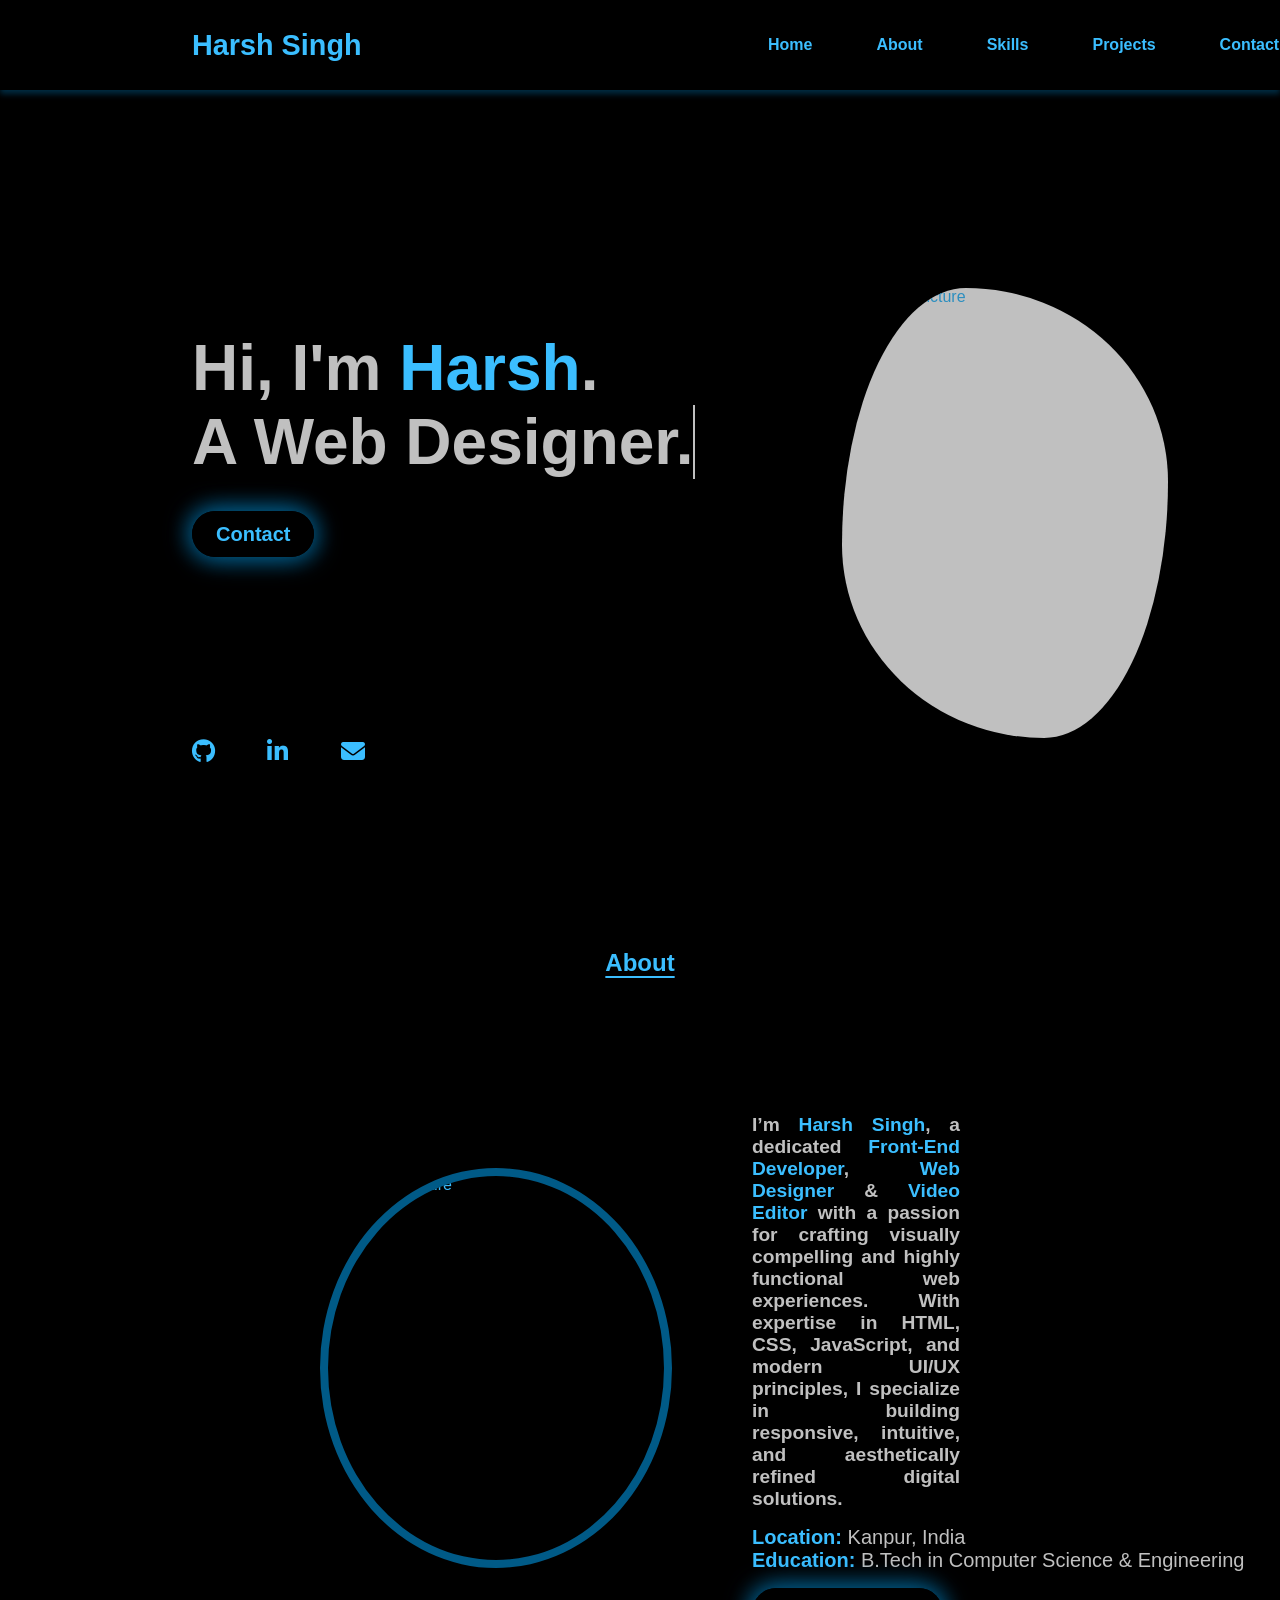
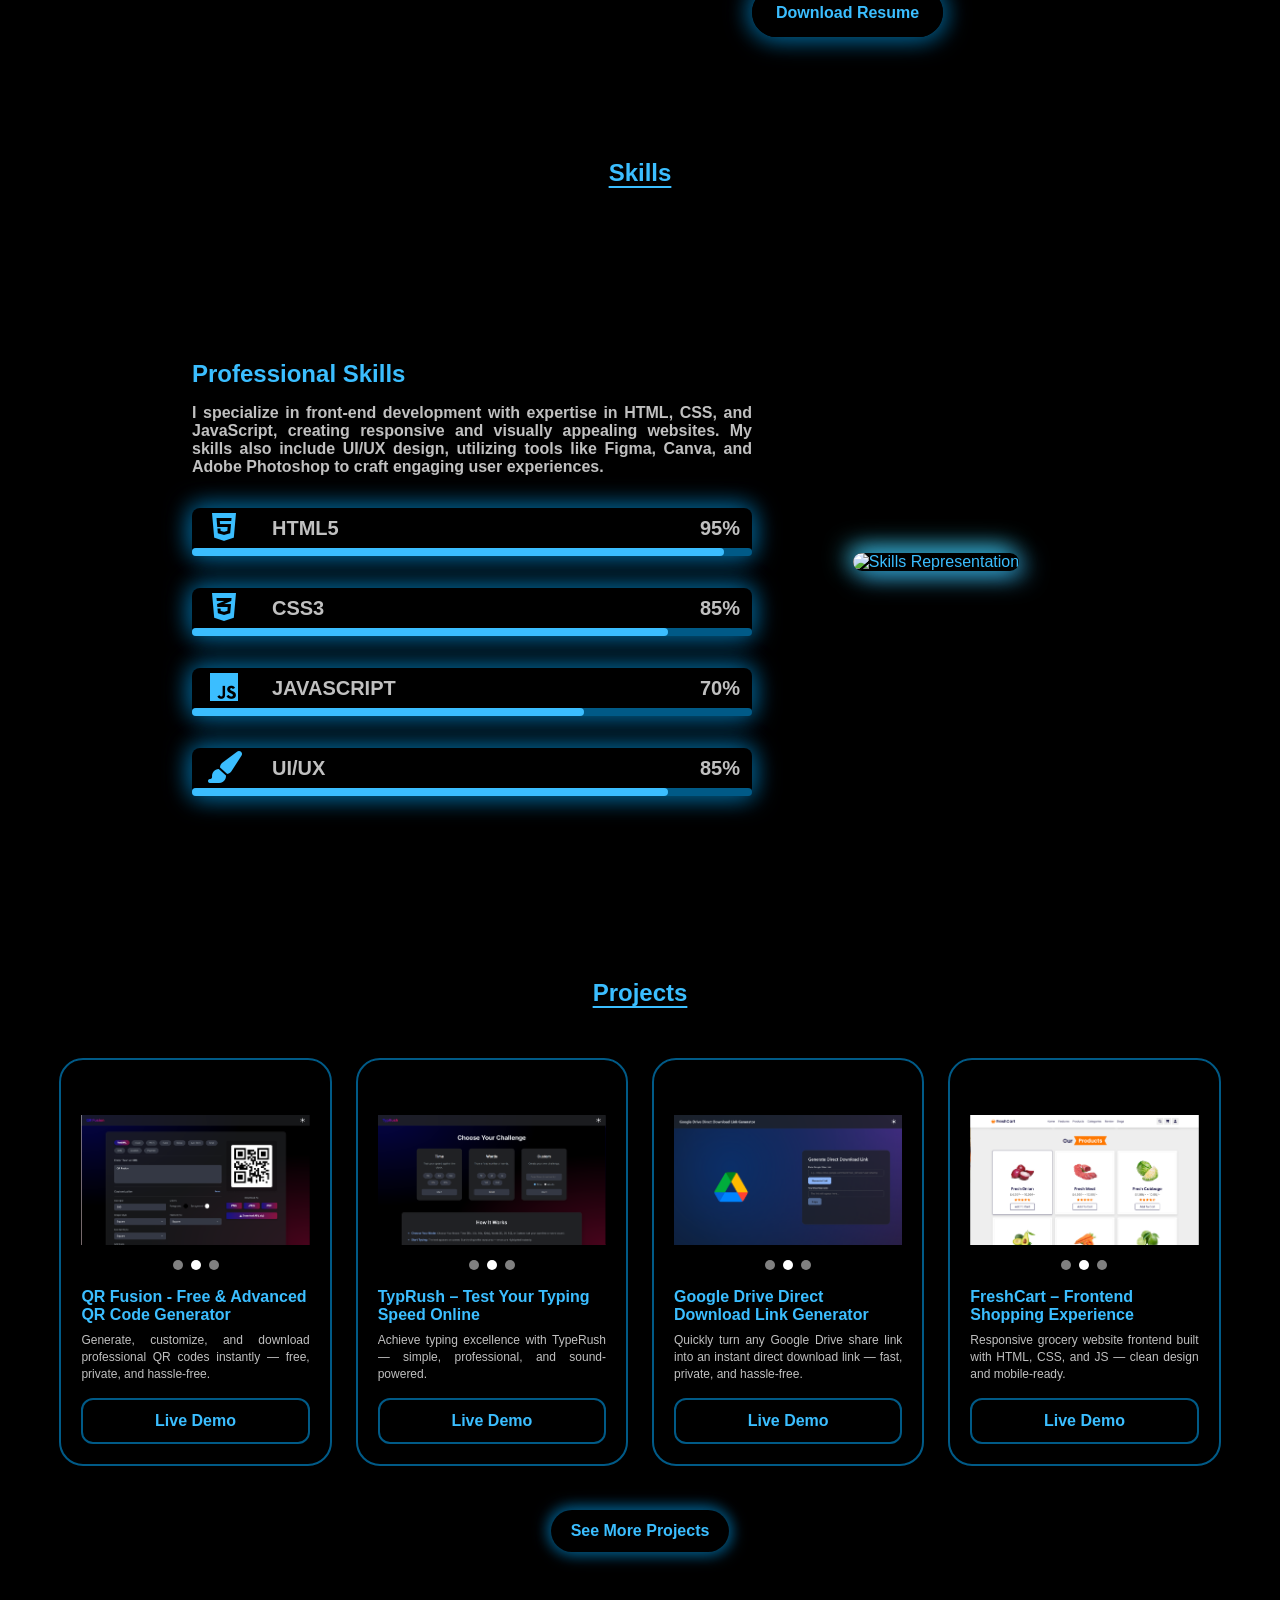
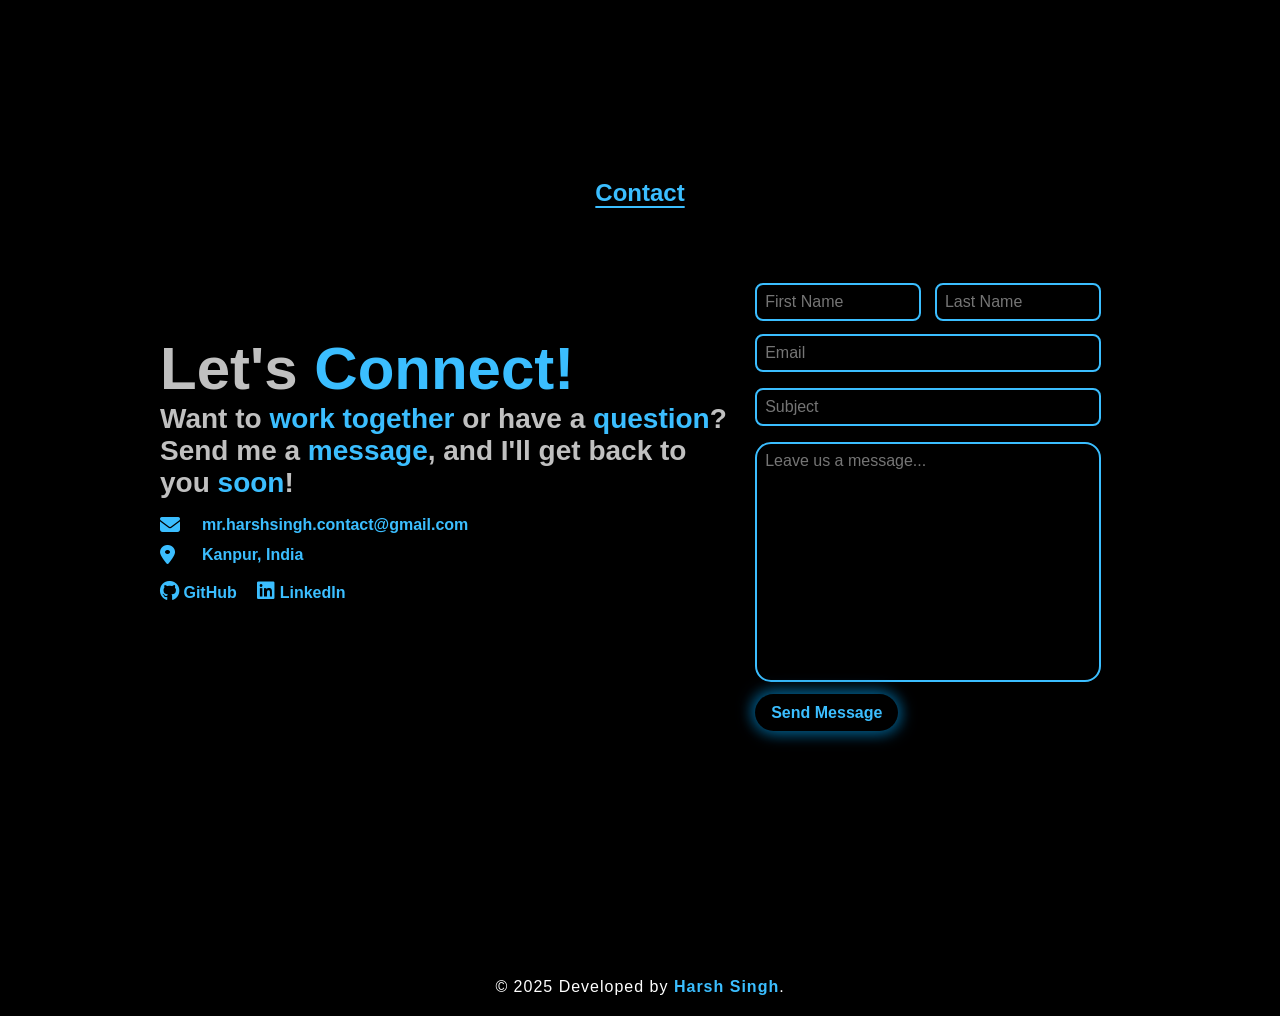
==== index.html @ 589618b0 "Fix: Title name and Favicon" ====
<!DOCTYPE html>
<html lang="en">
  <head>
    <meta charset="UTF-8" />
    <meta name="viewport" content="width=device-width, initial-scale=1.0" />
    <title>Harsh Singh | Portfolio</title>
    >

    <link
      rel="icon"
      type="image/png"
      href="/favicon/favicon-96x96.png"
      sizes="96x96"
    />
    <link rel="icon" type="image/svg+xml" href="/favicon/favicon.svg" />
    <link rel="shortcut icon" href="/favicon/favicon.ico" />
    <link
      rel="apple-touch-icon"
      sizes="180x180"
      href="/favicon/apple-touch-icon.png"
    />
    <meta name="apple-mobile-web-app-title" content="Harsh Singh" />
    <link rel="manifest" href="/favicon/site.webmanifest" />

    <!-- External Stylesheets -->
    <link
      rel="stylesheet"
      href="https://cdnjs.cloudflare.com/ajax/libs/font-awesome/6.7.2/css/all.min.css"
    />
    <link rel="stylesheet" href="assets/assetsIndex/cssIndex/style.css" />
    <link rel="stylesheet" href="assets/assetsIndex/cssIndex/header.css" />
    <link rel="stylesheet" href="assets/assetsIndex/cssIndex/home.css" />
    <link rel="stylesheet" href="assets/assetsIndex/cssIndex/about.css" />
    <link rel="stylesheet" href="assets/assetsIndex/cssIndex/skills.css" />
    <link rel="stylesheet" href="assets/assetsIndex/cssIndex/projects.css" />
    <link rel="stylesheet" href="assets/assetsIndex/cssIndex/contact.css" />
    <link rel="stylesheet" href="assets/assetsIndex/cssIndex/footer.css" />
    <link
      href="https://cdn.jsdelivr.net/npm/boxicons@2.0.5/css/boxicons.min.css"
      rel="stylesheet"
    />
  </head>
  <body>
    <!-- Navigation -->
    <header>
      <div class="header-list">
        <div class="header-list-text">
          <p>Harsh Singh</p>
        </div>

        <!-- Hamburger Menu -->
        <label class="hamburger">
          <input type="checkbox" id="menu-toggle" />
          <svg viewBox="0 0 32 32">
            <path
              class="line line-top-bottom"
              d="M27 10 13 10C10.8 10 9 8.2 9 6 9 3.5 10.8 2 13 2 15.2 2 17 3.8 17 6L17 26C17 28.2 18.8 30 21 30 23.2 30 25 28.2 25 26 25 23.8 23.2 22 21 22L7 22"
            ></path>
            <path class="line" d="M7 16 27 16"></path>
          </svg>
        </label>

        <!-- Navigation Links -->
        <ul class="header-list-link">
          <li><a href="#home">Home</a></li>
          <li><a href="#about">About</a></li>
          <li><a href="#skills">Skills</a></li>
          <li><a href="#projects">Projects</a></li>
          <li><a href="#contact">Contact</a></li>
        </ul>
      </div>
    </header>

    <!-- Home Section -->
    <section id="home" class="home">
      <div class="home-image-up">
        <div class="home-image-bg-up">
          <img
            src="assets/assetsIndex/imagesIndex/homeImage.png"
            class="my-image"
            alt="Harsh's Picture"
          />
        </div>
      </div>
      <div class="home-text">
        <div class="home-intro">
          <p>Hi, I'm <span>Harsh</span>.</p>
          <p><span id="typing-effect"></span></p>
          <!-- Typing effect -->
        </div>
        <div class="contact-button"><a href="#contact">Contact</a></div>
        <div class="home-social">
          <a
            href="https://github.com/codewithharshsingh"
            class="home-social-icon"
            ><i class="fa-brands fa-github"></i
          ></a>
          <a
            href="https://www.linkedin.com/in/harsh-hsy/"
            class="home-social-icon"
            ><i class="fa-brands fa-linkedin-in"></i
          ></a>
          <a
            href="mailto:mr.harshsingh.contact@gmail.com"
            class="home-social-icon"
            ><i class="fa-solid fa-envelope"></i
          ></a>
        </div>
      </div>
      <div class="home-image">
        <div class="home-image-bg">
          <img
            src="assets/assetsIndex/imagesIndex/homeImage.png"
            alt="Harsh's Picture"
          />
        </div>
      </div>
    </section>

    <!-- About sections -->

    <section id="about" class="about">
      <div class="about-heading">
        <h2>About</h2>
      </div>

      <div class="about-container">
        <div class="about-image">
          <img
            src="assets/assetsIndex/imagesIndex/aboutImage.jpg"
            alt="Harsh's Picture"
          />
        </div>

        <div class="about-text">
          <div class="about-paragraph">
            <p>
              I’m <span>Harsh Singh</span>, a dedicated
              <span>Front-End Developer</span>, <span>Web Designer</span> &
              <span>Video Editor</span> with a passion for crafting visually
              compelling and highly functional web experiences. With expertise
              in HTML, CSS, JavaScript, and modern UI/UX principles, I
              specialize in building responsive, intuitive, and aesthetically
              refined digital solutions.
            </p>
          </div>

          <div class="about-info">
            <p><strong>Location:</strong> Kanpur, India</p>
            <p>
              <strong>Education:</strong> B.Tech in Computer Science &
              Engineering
            </p>
          </div>

          <div class="resume-button">
            <a
              href="https://drive.google.com/uc?export=download&id=1TomUwh6S_MEunTGv0PVdJSzz7tJasw2e"
              download
              >Download Resume</a
            >
          </div>
        </div>
      </div>
    </section>

    <!-- Skills sections Projects, Contact) go here -->

    <section id="skills" class="skills">
      <div class="skills-heading">
        <h2>Skills</h2>
      </div>

      <div class="skills-container">
        <div class="skills-ls">
          <div class="skill-text">
            <h2 class="skill-subtitle">Professional Skills</h2>
            <p>
              I specialize in front-end development with expertise in HTML, CSS,
              and JavaScript, creating responsive and visually appealing
              websites. My skills also include UI/UX design, utilizing tools
              like Figma, Canva, and Adobe Photoshop to craft engaging user
              experiences.
            </p>
          </div>

          <div class="skills-data">
            <div class="skills-names">
              <div class="skills-icon"><i class="fa-brands fa-html5"></i></div>
              <div class="skills-name">HTML5</div>
              <div class="skills-percentage">95%</div>
            </div>
            <div class="skills-bar">
              <div class="skills-html"></div>
            </div>
          </div>

          <div class="skills-data">
            <div class="skills-names">
              <div class="skills-icon">
                <i class="fa-brands fa-css3-alt"></i>
              </div>
              <div class="skills-name">CSS3</div>
              <div class="skills-percentage">85%</div>
            </div>
            <div class="skills-bar">
              <div class="skills-css"></div>
            </div>
          </div>

          <div class="skills-data">
            <div class="skills-names">
              <div class="skills-icon"><i class="fa-brands fa-js"></i></div>
              <div class="skills-name">JAVASCRIPT</div>
              <div class="skills-percentage">70%</div>
            </div>
            <div class="skills-bar">
              <div class="skills-javascript"></div>
            </div>
          </div>

          <div class="skills-data">
            <div class="skills-names">
              <div class="skills-icon">
                <i class="fa-solid fa-paintbrush"></i>
              </div>
              <div class="skills-name">UI/UX</div>
              <div class="skills-percentage">85%</div>
            </div>
            <div class="skills-bar">
              <div class="skills-uiux"></div>
            </div>
          </div>
        </div>

        <div class="skills-rs">
          <div class="skills-image">
            <img
              src="assets/assetsIndex/imagesIndex/skillsImage.jpg"
              alt="Skills Representation"
            />
          </div>
        </div>
      </div>
    </section>

    <!-- Projects sections Contact) go here -->

    <section id="projects" class="projects">
      <div class="projects-heading">
        <h2>Projects</h2>
      </div>
      <div class="container">
        <div class="projects-grid" id="projectsContainer">
          <!-- Projects will be dynamically inserted here -->
        </div>

        <button id="toggleProjects" class="btn">See More Projects</button>
      </div>
    </section>

    <!-- Contact sections Contact) go here  entry.224609439 -->

    <section id="contact" class="contact">
      <div class="contact-heading">
        <h2>Contact</h2>
      </div>

      <div class="contact-container">
        <div class="contact-page-info">
          <div class="contact-page-text">
            <p class="contact-text-heading">
              Let's <span class="highlight-blue">Connect!</span>
            </p>
            <p class="contact-description">
              Want to <span class="highlight-blue">work together</span> or have
              a <span class="highlight-blue">question</span>?
            </p>
            <p class="contact-description">
              Send me a <span class="highlight-blue">message</span>, and I'll
              get back to you <span class="highlight-blue">soon</span>!
            </p>
          </div>

          <div class="info-item">
            <i class="fas fa-envelope"></i>
            <a href="mailto:mr.harshsingh.contact@gmail.com"
              >mr.harshsingh.contact@gmail.com</a
            >
          </div>
          <div class="info-item">
            <i class="fas fa-map-marker-alt"></i>
            <a href="https://www.google.com/maps/place/Kanpur">Kanpur, India</a>
          </div>

          <!-- Social Icons -->
          <div class="social-links">
            <a href="https://github.com/codewithharshsingh" target="_blank"
              ><i class="fab fa-github"></i> GitHub</a
            >
            <a href="https://www.linkedin.com/in/harsh-hsy/" target="_blank"
              ><i class="fab fa-linkedin"></i> LinkedIn</a
            >
          </div>
        </div>

        <form id="contact-form" class="contact-form">
          <div class="contact-name">
            <input
              class="first-name"
              type="text"
              name="entry.1337637142"
              placeholder="First Name"
              required
            />
            <input
              class="last-name"
              type="text"
              name="entry.224609439"
              placeholder="Last Name"
              required
            />
          </div>

          <input
            class="email"
            type="email"
            name="entry.1555667134"
            placeholder="Email"
            required
          />
          <input
            class="subject"
            type="text"
            name="entry.769444017"
            placeholder="Subject"
            required
          />
          <textarea
            class="message"
            name="entry.858978292"
            rows="5"
            placeholder="Leave us a message..."
            required
          ></textarea>
          <button class="submit-button" type="submit">Send Message</button>
        </form>
      </div>
    </section>

    <footer class="footer">
      <p class="copyright">
        &copy; 2025 Developed by
        <span
          ><a
            href="https://mr-harsh-singh-portfolio.netlify.app/"
            target="_blank"
            >Harsh Singh</a
          ></span
        >.
      </p>
      <button id="scrollToTop" class="scroll-top">
        <i class="fas fa-arrow-up"></i>
      </button>
    </footer>

    <!-- Link to script.js -->
    <script src="assets/assetsIndex/jsIndex/script.js"></script>
  </body>
</html>
---- assets/assetsIndex/cssIndex/style.css ----
/* General Reset */
* {
  margin: 0;
  padding: 0;
  box-sizing: border-box;
}

html {
  scroll-behavior: smooth;
  scroll-padding-top: 10vh;
}

body {
  font-family: Arial, sans-serif;
  color: #3bbeff;
  overflow-x: hidden;
  background-color: #000000;
  animation: fadeIn 1s ease-in-out;
  transition: background-color 0.3s ease-in-out, color 0.3s ease-in-out;
}

/* Smooth scrolling effect for sections */
section {
  transition: opacity 0.6s ease-out, transform 0.6s ease-out;
}

section.visible {
  opacity: 1;
  transform: translateY(0);
}

/* Button Enhancements */
button {
  padding: 10px 20px;
  background-color: #3bbeff;
  border: none;
  color: #000;
  font-size: 16px;
  cursor: pointer;
  transition: background-color 0.3s ease-in-out, transform 0.2s ease;
  border-radius: 5px;
}

button:hover {
  background-color: #1a8cd8;
  transform: scale(1);
}

/* Smooth fade-in animation on page load */
@keyframes fadeIn {
  from {
    opacity: 0;
  }
  to {
    opacity: 1;
  }
}

/* Scroll-to-Top Button */
.scroll-top {
  position: fixed;
  bottom: 20px;
  right: 20px;
  width: 45px;
  height: 45px;
  background-color: #000000;
  color: #3bbeff;
  border: none;
  border-radius: 50%;
  font-size: 20px;
  cursor: pointer;
  display: none; /* Initially hidden */
  align-items: center;
  justify-content: center;
  transition: 0.3s ease-in-out;
  box-shadow: 0 0 20px #3bbeff, 0 0 20px #3bbeff;
}

/* Hover Effect */
.scroll-top:hover {
  color: #ffffff;
  background-color: #3bbeff;
  box-shadow: 0 0 20px #005680, 0 0 20px #005f8e;
  transition-duration: 0.3s;
}

@media screen and (max-width: 480px) {
  .scroll-top {
    margin-bottom: 2rem;
  }
}
---- assets/assetsIndex/cssIndex/header.css ----
header {
  position: fixed;
  top: 0;
  left: 0;
  width: 100%;
  z-index: 1000;
  box-shadow: 0px 4px 6px rgba(0, 90, 135, 0.5);
}

/* Header Navigation */
.header-list {
  height: 10vh;
  width: 100%;
  display: flex;
  justify-content: space-between;
  align-items: center;
  background-color: black;
  padding: 0 2rem;
}

.header-list-text {
  width: 60vw;
}

.header-list-text p {
  font-size: 1.8rem;
  font-weight: bold;
  margin-left: 10rem;
  color: #3bbeff;
}

.header-list-link {
  width: 40vw;
  display: flex;
}

.header-list-link li {
  list-style: none;
  margin: 0 2rem;
}

.header-list-link a {
  font-weight: bold;
  text-decoration: none;
  color: #3bbeff;
  transition: color 0.3s ease;
}

.header-list-link a:hover {
  color: #005a87;
}

/* Hamburger Menu */
.hamburger {
  cursor: pointer;
  display: none;
  position: absolute;
  top: 50%;
  right: 1rem;
  transform: translateY(-50%);
}

.hamburger input {
  display: none;
}

.hamburger svg {
  height: 3em;
  transition: transform 600ms cubic-bezier(0.4, 0, 0.2, 1);
}

.line {
  fill: none;
  stroke: #3bbeff;
  stroke-linecap: round;
  stroke-linejoin: round;
  stroke-width: 3;
  transition: stroke-dasharray 600ms cubic-bezier(0.4, 0, 0.2, 1),
    stroke-dashoffset 600ms cubic-bezier(0.4, 0, 0.2, 1);
}

.line-top-bottom {
  stroke-dasharray: 12 63;
}

.hamburger input:checked + svg {
  transform: rotate(-45deg);
}

.hamburger input:checked + svg .line-top-bottom {
  stroke-dasharray: 20 300;
  stroke-dashoffset: -32.42;
}

/* Responsive styles */
@media screen and (max-width: 600px) {
  header {
    width: 100vw;
    padding: 0px;
    margin: 0px;
  }

  .header-list {
    width: auto;
    margin: 0px;
    padding: 0px 16px;
    position: relative;
  }

  .header-list-text p {
    font-size: 2rem;
    margin: 0px;
    padding: 0px;
  }

  .header-list-link {
    display: none;
    flex-direction: column;
    position: absolute;
    top: 10vh;
    right: 0;
    width: 100%;
    background: black;
    text-align: center;
    padding: 0px;
  }

  .header-list-link li {
    margin: 1rem 0;
    font-size: 1.25rem;
  }

  .hamburger {
    font-size: 1rem;
    width: 10%;
    display: block;
    margin-left: auto;
    padding: 0px 0px 0px 0px;
    justify-content: space-around;
  }
  .header-list-link.show {
    /* When menu is open */
    display: flex;
  }
}

@media (max-width: 400px) {
  header {
    width: 100vw;
    padding: 0px;
    margin: 0px;
  }

  .header-list-text p {
    padding: 0px 0px 0px 0px;
    justify-content: space-around;
  }
  .header-list-link.show {
    /* When menu is open */
    display: flex;
  }
}
---- assets/assetsIndex/cssIndex/home.css ----
/* Home Section */
.home {
  height: 100vh;
  display: flex;
  align-items: center;
  background-color: black;
  padding: 2rem;
}

.home-image-up {
  display: none;
}

.home-text {
  width: 60%;
  margin-left: 10rem;
}

.home-text p {
  font-size: 4rem;
  font-weight: bold;
  color: #c0c0c0;
}

.home-text span {
  color: #3bbeff;
  font-weight: bold;
}

.home-intro {
  height: 10rem;
  margin-top: 10rem;
}

/* Typing Effect */
.home-intro #typing-effect {
  font-size: 4rem;
  font-weight: bold;
  color: #c0c0c0;
  white-space: nowrap;
  overflow: hidden;
  border-right: 2px solid #c0c0c0;
  display: inline-block;
  animation: typing 3s steps(30, end), blink-cursor 0.6s step-end infinite;
}

@keyframes typing {
  from {
    width: 0;
  }
  to {
    width: 60%; /* Adjust based on text length */
  }
}

@keyframes blink-cursor {
  from {
    border-right-color: #c0c0c0;
  }
  to {
    border-right-color: transparent;
  }
}

.contact-button {
  margin-top: 2rem;
}

.contact-button a {
  font-size: 1.25rem;
  font-weight: bold;
  padding: 0.75rem 1.5rem;
  margin-top: 2rem;
  color: #3bbeff;
  background-color: #000000;
  text-decoration: none;
  border: none;
  border-radius: 50px;
  box-shadow: 2px 2px 25px #005680, -2px -2px 25px #005f8e;
}

.contact-button a:hover {
  color: #ffffff;
  background-color: #3bbeff;
  transition-duration: 0.5s;
}

.home-social {
  margin-top: 12rem;
}

.home-social a {
  height: 2rem;
  width: 2rem;
  font-size: 1.5rem;
  color: #3bbeff;
  margin-right: 3rem;
}

.home-social a:hover {
  color: #005a87;
  transition-duration: 0.3s;
}

/* Home Image Section */
.home-image {
  width: 40%;
  display: flex;
  align-items: center;
}

.home-image-bg {
  width: 400px;
  height: 450px;
  margin-top: 10vh;
  overflow: hidden;
  background-color: #c0c0c0;
  border-radius: 38% 62% 38% 62% / 57% 43% 57% 43%;
  display: flex;
  align-items: center;
  margin-left: 5rem;
  margin-right: 5rem;
}

.home-image-bg img {
  width: 100%;
  height: 100%;
  object-fit: cover;
  filter: brightness(0.75);
}

@media screen and (max-width: 600px) {
  .home {
    height: auto;
    width: 100vw;
    padding: 0px;
    margin: 0px;
    display: flex;
    flex-direction: column;
  }

  .home-image-up {
    width: 100vw;
    height: 40vh;
    margin-top: 10rem;
    padding: 1rem;
    display: flex;
    flex-direction: column;
    align-items: center;
  }

  .home-image-bg-up {
    object-fit: cover;
    width: 60%;
    height: auto;
    overflow: hidden;
    background-color: #c0c0c0;
    border-radius: 38% 62% 38% 62% / 57% 43% 57% 43%;
  }

  .home-image-bg-up img {
    width: 100%;
    height: 100%;
    object-fit: cover;
    filter: brightness(0.75);
  }

  .home-text {
    width: 100vw;
    margin: 0px;
    padding: 1rem;
  }

  .home-intro {
    margin: 0px;
    height: 7rem;
  }

  .home-intro p {
    font-size: 2rem;
    text-align: left;
  }

  .home-intro p span {
    font-size: 2.25rem;
    font-weight: bold;
  }

  .home-intro #typing-effect {
    font-size: 2rem;
    margin: 0px;
  }

  .home-image {
    display: none;
  }

  .contact-button {
    margin: 0px;
    display: flex;
    justify-content: center;
  }

  .contact-button a {
    font-size: 1.5rem;
  }

  .home-social {
    margin-top: 4rem;
    align-items: center;
    text-align: center;
  }

  .home-social a {
    font-size: 1.3rem;
    margin: 1rem;
  }
}

@media (max-width: 400px) {
  .home {
    height: auto;
    width: 100vw;
    padding: 0px 0px 16px;
    margin: 0px;
    display: flex;
    flex-direction: column;
  }

  .home-image-up {
    margin-top: 7rem;
  }

  .home-image-bg-up {
    width: 70%;
    height: auto;
    object-fit: cover;
    overflow: hidden;
    background-color: #c0c0c0;
    border-radius: 38% 62% 38% 62% / 57% 43% 57% 43%;
  }

  .home-intro p {
    font-size: 1.75rem;
    text-align: left;
  }

  .home-intro p span {
    font-size: 2rem;
    font-weight: bold;
  }

  .home-intro #typing-effect {
    font-size: 1.75rem;
    margin: 0px;
  }

  .contact-button {
    margin: 0px;
  }

  .contact-button a {
    font-size: 1.25rem;
    margin: 0px;
  }
}
---- assets/assetsIndex/cssIndex/about.css ----
/* About Page */

.about {
  width: 100vw;
  justify-items: center;
  align-items: center;
  background-color: black;
}

.about h2 {
  height: 10vh;
  width: 100vw;
  display: flex;
  text-decoration: underline;
  text-underline-offset: 0.3rem;
  justify-content: center;
  align-items: center;
}

.about-container {
  height: 80vh;
  display: flex;
  justify-content: center;
  align-items: center;
  padding-left: 10rem;
}

.about-image {
  width: 40vw;
  height: 80vh;
  display: flex;
  align-items: center;
}

.about-image img {
  height: 25rem;
  width: 25rem;
  margin-left: 10rem;
  border: 8px solid #005a87;
  border-radius: 50%;
}

.about-text {
  width: 60vw;
  height: 80vh;
  align-content: center;
  margin-left: 5rem;
}

.about-paragraph {
  margin-right: 10rem;
  margin-bottom: 1rem;
}

.about-paragraph p {
  font-size: 1.2rem;
  text-align: justify;
  font-weight: bold;
  color: #c0c0c0;
  margin-right: 10rem;
}

.about-paragraph p span {
  color: #3bbeff;
}

.about-info {
  margin-top: 1rem;
}

.about-info p {
  font-size: 1.25rem;
  color: #c0c0c0;
}

.about-info strong {
  color: #3bbeff;
}

.resume-button {
  margin-top: 2rem;
  justify-content: left;
}

.resume-button a {
  font-size: 1rem;
  font-weight: bold;
  padding: 1rem 1.5rem;
  color: #3bbeff;
  background-color: black;
  text-decoration: none;
  border: none;
  border-radius: 25px;
  box-shadow: 2px 2px 25px #005680, -2px -2px 25px #005f8e;
}

.resume-button a:hover {
  color: #ffffff;
  background-color: #3bbeff;
  transition-duration: 0.5s;
}

@media screen and (max-width: 600px) {
  .about {
    width: 100vw;
    display: flex;
    flex-direction: column;
  }

  .about-container {
    height: auto;
    width: 100%;
    padding: 0px 16px;
    margin: 0px;
    display: flex;
    flex-direction: column;
  }

  .about-image {
    height: 100%;
    width: 100%;
    margin: 1rem 0 2rem;
    padding: 0px;
    justify-content: center;
  }

  .about-image img {
    height: auto;
    width: 70%;
    margin: 0px;
    padding: 0px;
  }

  .about-text {
    height: auto;
    width: 100%;
    margin: 0px;
    padding: 0px;
    display: flex;
    flex-direction: column;
    justify-content: center;
    align-items: center;
  }

  .about-paragraph {
    margin: 0px;
    padding: 0px;
  }

  .about-paragraph p {
    font-size: 1.25rem;
    font-weight: normal;
    margin: 0px;
  }

  .about-paragraph p span {
    font-weight: bold;
  }

  .about-info {
    width: 100%;
  }

  .about-info p {
    font-size: 1.25rem;
    margin: 0px;
  }

  .about-info p strong {
    font-size: 1.25rem;
    margin: 0px;
  }

  .resume-button {
    margin: 3rem 0;
    justify-content: center;
  }

  .resume-button a {
    font-size: 1.25rem;
    padding: 1rem 1.25rem;
    font-weight: bold;
  }
}

@media screen and (max-width: 400px) {
  .about {
    width: 100vw;
    display: flex;
    flex-direction: column;
  }

  .about-paragraph p {
    font-size: 1rem;
  }

  .about-info p {
    font-size: 1rem;
    margin: 0px;
  }

  .about-info p strong {
    font-size: 1rem;
    margin: 0px;
  }

  .resume-button {
    margin: 3rem 0;
    justify-content: center;
  }

  .resume-button a {
    font-size: 1rem;
    padding: 0.75rem 1rem;
  }
}
---- assets/assetsIndex/cssIndex/skills.css ----
/* Skills Page */
.skills {
  height: 90vh;
  width: 100%;
  background-color: #000000;
}

.skills-heading {
  height: 10vh;
  width: 100%;
  display: flex;
  justify-content: center;
  align-items: center;
}

.skills-heading h2 {
  text-decoration: underline;
  text-underline-offset: 0.3rem;
}

.skills-container {
  height: 80vh;
  display: flex;
}

.skills-ls {
  margin-left: 12rem;
  width: 50%;
  align-content: center;
}

.skills-ls h2 {
  width: 35rem;
  font-weight: bold;
  color: #3bbeff;
  text-align: justify;
}

.skills-ls p {
  width: 35rem;
  font-weight: bold;
  margin-top: 1rem;
  color: #c0c0c0;
  text-align: justify;
}

.skills-data {
  height: 3rem;
  width: 35rem;
  color: #3bbeff;
  background-color: black;
  margin-top: 2rem;
  border-radius: 8px;
  box-shadow: 2px 2px 25px #005680, -2px -2px 25px #005f8e;
}

.skills-names {
  width: 35rem;
  height: 2.5rem;
  display: flex;
  align-items: center;
}

.skills-icon {
  width: 4rem;
  font-size: 2rem;
  text-align: center;
  align-content: center;
}

.skills-name {
  width: 27rem;
  padding-left: 1rem;
  align-content: center;
  font-size: 1.25rem;
  font-weight: bold;
  color: #c0c0c0;
}

.skills-percentage {
  width: 4rem;
  font-size: 1.25rem;
  font-weight: bold;
  color: #c0c0c0;
  text-align: center;
  align-content: center;
}

.skills-bar {
  height: 0.5rem;
  width: 35rem;
  border-radius: 8px;
  background-color: #005a87;
}

.skills-html {
  height: 0.5rem;
  width: 95%;
  background-color: #3bbeff;
  border-radius: 8px;
}

.skills-css {
  height: 0.5rem;
  width: 85%;
  background-color: #3bbeff;
  border-radius: 8px;
}

.skills-javascript {
  height: 0.5rem;
  width: 70%;
  background-color: #3bbeff;
  border-radius: 8px;
}

.skills-uiux {
  height: 0.5rem;
  width: 85%;
  background-color: #3bbeff;
  border-radius: 8px;
}

.skills-rs {
  width: 50%;
  height: 80vh;
  display: flex;
  justify-content: center;
  align-items: center;
}

.skills-image img {
  height: 24rem;
  width: 32rem;
  margin-right: 10rem;
  margin-bottom: 2rem;
  border-radius: 2rem;
  box-shadow: 5px 5px 25px #32a2d9, -5px -5px 25px #44dbff;
}

@media screen and (max-width: 600px) {
  .skills {
    height: auto;
    width: 100vw;
    padding: 0px;
    margin: 0px;
  }

  .skills-heading {
    height: 10vh;
    width: 100%;
    margin: 0px;
    padding: 0px;
  }

  .skills-container {
    height: auto;
    width: 100%;
    padding: 0px;
    display: flex;
    flex-direction: column;
  }

  .skills-ls {
    width: 100%;
    margin: 0px;
    padding: 0px 16px;
  }

  .skill-text {
    margin-bottom: 3rem;
  }

  .skill-text h2 {
    width: 100%;
    margin: 0px;
    padding: 0px;
    font-size: 1.5rem;
  }

  .skill-text p {
    width: 100%;
    font-size: 1.25rem;
    margin-top: 0.5rem;
    font-weight: normal;
  }

  .skills-data {
    width: 100%;
    margin-bottom: 8px;
    padding: 0px;
  }

  .skills-names {
    width: 100%;
  }

  .skills-names div {
    font-size: 1.25rem;
  }

  .skills-icon {
    width: 20%;
    margin: 0px;
    padding: 0px;
    text-align: center;
  }

  .skills-icon i {
    font-size: 2rem;
  }

  .skills-name {
    width: 60%;
    font-size: 5rem;
    margin: 0px;
    padding: 0px;
    align-content: center;
  }

  .skills-percentage {
    width: 20%;
    margin: 0px;
    padding: 0px;
    text-align: center;
    align-content: center;
  }

  .skills-bar {
    width: 100%;
    margin: 0px;
    padding: 0px;
  }

  .skills-rs {
    height: auto;
    width: 100%;
    margin: 3rem 0rem;
    padding: 0px 16px;
  }

  .skills-image {
    margin: 0px;
    padding: 0px;
  }

  .skills-image img {
    width: 100%;
    height: auto;
    margin: 0px;
    padding: 0px;
    box-shadow: 2px 2px 10px #32a2d9, -2px -2px 10px #44dbff;
  }

  .skills-name,
  .skills-percentage {
    font-size: 1rem;
  }

  .skills-icon {
    font-size: 2rem;
  }
}

@media screen and (max-width: 400px) {
  .skill-text h2 {
    width: 100%;
    margin: 0px;
    padding: 0px;
    font-size: 1.25rem;
  }

  .skill-text p {
    width: 100%;
    font-size: 1rem;
    margin-top: 0.5rem;
    font-weight: normal;
  }

  .skills-names div {
    font-size: 1rem;
  }

  .skills-icon i {
    font-size: 1.5rem;
  }
}
---- assets/assetsIndex/cssIndex/projects.css ----
/* Projects Page */

.projects {
  height: 90vh;
  width: 100vw;
  background-color: #000000;
  padding: 10px 0;
  text-align: center;
  display: flex;
  flex-direction: column;
}

.projects-heading {
  height: 10vh;
  width: 100vw;
  display: flex;
  text-decoration: underline;
  text-underline-offset: 0.3rem;
  justify-content: center;
  align-items: center;
}

.container {
  max-width: 1200px;
  margin: 0 auto;
  background-color: #000000;
}

.projects-grid {
  display: flex;
  flex-wrap: wrap;
  gap: 24px;
  justify-content: center;
  padding: 20px 8px;
  overflow: auto; /* Scrollable to prevent overlapping */
  max-height: 65vh;
}

.project {
  width: 23%;
  background-color: #000000;
  padding: 20px;
  border-radius: 24px;
  border: 2px solid #005a87;
  text-align: left;
  color: #3bbeff;
  transition: transform 0.3s ease;
  display: flex;
  flex-direction: column;
  justify-content: space-between;
}

.project:hover {
  transform: scale(1.05);
  border: 2px solid #3bbeff;
  box-shadow: 2px 2px 8px #005680, -2px -2px 8px #005f8e;
}

.project-title {
  font-size: 1rem;
  font-weight: bold;
  margin: 8px 0;
}

.project-desc {
  font-size: 0.75rem;
  color: #c0c0c0;
  max-height: 4.2em; /* Limits to 2 lines (1.4em per line) */
  line-height: 1.4em; /* Adjust line spacing */
  overflow: hidden;
  text-overflow: ellipsis;
  text-align: justify;
  display: -webkit-box; /* Limits to 2 lines */
  -webkit-box-orient: vertical;
  margin-bottom: 1rem;
}

.project-buttons {
  margin-top: auto;
}

.btn-primary {
  border: 2px solid #005a87;
  background-color: #000000;
  color: #3bbeff;
  padding: 12px;
  border-radius: 12px;
  cursor: pointer;
  font-size: 1rem;
  font-weight: 700;
  transition: background-color 0.3s ease;
  display: block;
  text-align: center;
  text-decoration: none;
}

.btn-primary:hover {
  border: 2px solid #ffffff;
  background-color: #3bbeff;
  color: #ffffff;
  box-shadow: 2px 2px 25px #005680, -2px -2px 25px #005f8e;
  transition: 0.3s ease;
}

.btn {
  display: block;
  margin: 24px auto 0px;
  font-size: 1rem;
  font-weight: bold;
  padding: 12px 20px;
  cursor: pointer;
  background-color: #000000;
  color: #3bbeff;
  border-radius: 25px;
  border: none;
  transition: background-color 0.3s ease;
  box-shadow: 2px 2px 16px #005680, -2px -2px 16px #005f8e;
  transition: 0.3s ease;
}

.btn:hover {
  color: #ffffff;
  background-color: #3bbeff;
  transition-duration: 0.3s;
  box-shadow: 2px 2px 16px #005680, -2px -2px 16px #005f8e;
}

/* Width and background of the scrollbar */
::-webkit-scrollbar {
  width: 10px; /* Adjust scrollbar width */
}

/* Track (the background of the scrollbar) */
::-webkit-scrollbar-track {
  background: #005a87; /* Dark background */
  border-radius: 0px;
}

/* Handle (the draggable part) */
::-webkit-scrollbar-thumb {
  background: #3bbeff; /* Blue handle */
  border-radius: 5px;
}

/* Handle on hover */
::-webkit-scrollbar-thumb:hover {
  background: #3bbeff; /* Lighter blue on hover */
}

@media screen and (max-width: 600px) {
  ::-webkit-scrollbar {
    display: none;
  }

  body {
    scrollbar-width: none; /* Firefox */
    -ms-overflow-style: none; /* Internet Explorer/Edge */
  }

  .projects {
    width: 100vw;
    height: auto;
    padding: 0px;
    margin: 0px;
  }

  .container {
    height: auto;
    margin: 0px;
    padding: 0px 16px;
  }

  .projects-grid {
    height: 60vh;
    width: 100%;
    display: flex;
    flex-direction: column;
    align-items: center;
    gap: 2rem;
    padding: 0px 24px;
  }

  .project {
    width: 90%;
    height: 425px;
  }

  .project-title {
    font-size: 1rem;
  }

  .project-desc {
    font-size: 0.75rem;
  }

  #toggleProjects {
    display: block;
    margin: 1rem auto 2rem;
  }
}

@media screen and (max-width: 400px) {
  ::-webkit-scrollbar {
    display: none;
  }

  body {
    scrollbar-width: none; /* Firefox */
    -ms-overflow-style: none; /* Internet Explorer/Edge */
  }

  .projects {
    width: 100vw;
    height: auto;
    padding: 0px;
    margin: 0px;
  }

  .container {
    height: auto;
    width: 100vw;
    margin: 0px;
    padding: 0px 16px;
  }

  .projects-grid {
    height: 65vh;
    width: 100%;
    display: flex;
    flex-direction: column;
    align-items: center;
    gap: 1rem;
    padding: 0px 16px;
  }

  .project {
    height: 350px;
    width: 95%;
  }

  .project-title {
    font-size: 1rem;
  }

  .project-desc {
    font-size: 0.75rem;
  }
}

/* --- NEW SLIDER STYLES --- */
/* --- SLIDER STYLES --- */

.slider-container {
  position: relative;
  width: 100%;
  height: 200px;
  overflow: hidden;
  border-radius: 5px;
  background-color: #000000; /* Placeholder color while images load */
}

.slider-wrapper {
  display: flex;
  height: 100%;
  transition: transform 0.5s ease-in-out;
}

.slider-wrapper img {
  width: 100%;
  height: 100%;
  object-fit: scale-down;
  flex-shrink: 0;
}

.slider-dots {
  position: absolute;
  bottom: 10px;
  left: 50%;
  transform: translateX(-50%);
  display: flex;
  gap: 8px;
  z-index: 10;
}

.dot {
  width: 10px;
  height: 10px;
  background-color: rgba(255, 255, 255, 0.5);
  border-radius: 50%;
  cursor: pointer;
  transition: background-color 0.2s;
}

.dot.active,
.dot:hover {
  background-color: white;
}
---- assets/assetsIndex/cssIndex/contact.css ----
/* Contact Section */

.contact {
  height: 90vh;
  width: 100vw;
  background-color: #000000;
}

.contact-heading {
  height: 10vh;
  width: 100vw;
  display: flex;
  text-decoration: underline;
  text-underline-offset: 0.3rem;
  justify-content: center;
  align-items: center;
  background-color: #000000;
}

.contact-container {
  height: 80vh;
  width: 100vw;
  display: flex;
  margin-top: 1rem;
}

.contact-page-info {
  height: 70vh;
  width: 60%;
  margin-left: 10rem;
}

.contact-text-heading {
  font-size: 60px;
  font-weight: bold;
  color: #c0c0c0;
}

.contact-description {
  font-size: 28px;
  font-weight: bold;
  color: #c0c0c0;
}

.highlight-blue {
  color: #3bbeff;
  font-weight: bold;
}

.contact-page-text {
  margin-top: 5rem;
  margin-bottom: 1rem;
}

.info-item {
  display: flex;
  align-items: center;
  gap: 10px;
  font-size: 1rem;
  font-weight: bold;
  margin: 10px 0;
}

.info-item i {
  font-size: 1.25rem;
  width: 2rem;
  color: #3bbeff;
}

.info-item a {
  text-decoration: none;
  color: #3bbeff;
  font-size: 1rem;
  transition: 0.3s ease;
}

.info-item a:hover {
  color: #005a87;
}

/* Social Links */
.social-links {
  margin-top: 1rem;
}

.social-links a {
  color: #3bbeff;
  font-size: 1rem;
  font-weight: bolder;
  text-decoration: none;
  margin-right: 1rem;
  transition: 0.3s ease;
}

.social-links a i {
  font-size: 1.25rem;
  text-align: center;
}

.social-links a:hover {
  color: #005a87;
}

.contact-form {
  height: 70vh;
  width: 40%;
  margin-right: 10rem;
}

.contact-name {
  height: 2rem;
  width: 90%;
  margin-top: 2rem;
  margin-left: 5%;
  margin-right: 5%;
  display: flex;
  justify-content: space-between;
  align-items: center;
}

.first-name {
  padding: 0.5rem;
  width: 48%;
  font-size: 1rem;
  border-radius: 8px;
}

.last-name {
  padding: 0.5rem;
  width: 48%;
  font-size: 1rem;
  border-radius: 8px;
}

.email {
  padding: 0.5rem;
  width: 90%;
  font-size: 1rem;
  margin-top: 1rem;
  margin-left: 5%;
  margin-right: 5%;
  border-radius: 8px;
}

.subject {
  padding: 0.5rem;
  width: 90%;
  font-size: 1rem;
  margin-top: 1rem;
  margin-left: 5%;
  margin-right: 5%;
  border-radius: 8px;
}

.message {
  font-family: Arial, sans-serif;
  padding: 0.5rem;
  height: 15rem;
  width: 90%;
  font-size: 1rem;
  margin-top: 1rem;
  margin-left: 5%;
  margin-right: 5%;
  border-radius: 16px;
  resize: none;
}

.submit-button {
  padding: 0.6rem 1rem;
  font-size: 1rem;
  font-weight: bold;
  margin-left: 5%;
  margin-top: 0.5rem;
  background-color: #000000;
  color: #3bbeff;
  transition: background-color 0.3s ease;
  border-radius: 25px;
  border: none;
  box-shadow: 2px 2px 16px #005680, -2px -2px 16px #005f8e;
  transition: 0.3s ease;
}

.submit-button:hover {
  color: #ffffff;
  background-color: #3bbeff;
  transition-duration: 0.3s;
  box-shadow: 2px 2px 25px #005680, -2px -2px 25px #005f8e;
}

.contact-form input,
textarea {
  background-color: #000000;
  border: 2px solid #3bbeff;
  color: #3bbeff;
  outline: 0;
}

@media screen and (max-width: 600px) {
  .contact {
    width: 100vw;
    height: auto;
    padding: 0px;
    margin: 0px;
  }

  .contact-heading {
    height: 10vh;
    width: 100%;
  }

  .contact-container {
    height: auto;
    display: flex;
    flex-direction: column;
    margin: 0px;
    padding: 0px 16px;
  }

  .contact-page-info {
    width: 100%;
    height: auto;
    margin: 0px;
    padding: 0px;
  }

  .contact-page-text {
    width: 100%;
    margin: 0px;
    padding: 0px;
  }

  .contact-text-heading {
    font-size: 3rem;
    font-weight: bold;
  }

  .contact-description {
    font-size: 1.25rem;
    font-weight: bold;
  }

  .info-item {
    width: 100%;
    padding: 0px;
    font-weight: bold;
  }

  .info-item i {
    font-size: 1.25rem;
    width: 2rem;
    text-align: center;
  }

  .info-item a {
    font-size: 1rem;
  }

  .social-links {
    margin: 16px 0px;
    padding: 0px;
  }

  .social-links a {
    font-size: 1rem;
    text-decoration: none;
    font-weight: bold;
  }

  .social-links a i {
    width: 2rem;
    font-size: 1.25rem;
  }

  .contact-form {
    height: auto;
    width: 100%;
    margin: 0px 0px 24px;
    padding: 0px;
  }

  .message {
    margin-bottom: 16px;
  }

  .submit-button {
    display: block;
    padding: 16px;
    margin: 0 auto 16px; /* Centers horizontally */
  }
}

@media screen and (max-width: 400px) {
  .contact {
    width: 100vw;
    height: auto;
    padding: 0px;
    margin: 0px;
  }

  .contact-heading {
    height: 10vh;
    width: 100%;
  }

  .contact-container {
    height: auto;
    display: flex;
    flex-direction: column;
    margin: 0px;
    padding: 0px 16px;
  }

  .contact-page-info {
    width: 100%;
    height: auto;
    margin: 0px;
    padding: 0px;
  }

  .contact-page-text {
    width: 100%;
    margin: 0px;
    padding: 0px;
  }

  .contact-text-heading {
    font-size: 2.5rem;
    font-weight: bold;
  }

  .contact-description {
    font-size: 1.5rem;
    font-weight: bold;
  }

  .info-item {
    width: 100%;
    padding: 0px;
    font-weight: bold;
  }

  .info-item i {
    font-size: 1.5rem;
    width: 2rem;
    text-align: center;
  }

  .info-item a {
    font-size: 1rem;
  }

  .social-links {
    margin: 16px 0px;
    padding: 0px;
  }

  .social-links a {
    font-size: 1rem;
    text-decoration: none;
    font-weight: bold;
  }

  .social-links a i {
    width: 2rem;
    font-size: 1.25rem;
  }

  .contact-form {
    height: auto;
    width: 100%;
    margin: 0px 0px 24px;
    padding: 0px;
  }

  .message {
    margin-bottom: 16px;
  }

  .submit-button {
    display: block;
    padding: 16px;
    margin: 0 auto 16px; /* Centers horizontally */
  }
}
---- assets/assetsIndex/cssIndex/footer.css ----
/* Footer Styling */

.footer {
  background-color: #000; /* Dark background */
  padding: 15px 0;
  text-align: center;
  position: relative;
}

/* Copyright Text */
.copyright {
  color: #ffffff; /* Silver text */
  font-size: 1rem;
  font-weight: 400;
  letter-spacing: 1px;
  position: relative;
  display: inline-block;
  padding: 5px 20px;
  border-radius: 5px;
  transition: color 0.3s ease-in-out;
}

.copyright span {
  color: #3bbeff; /* Neon Blue for your name */
  font-weight: 600;
}

.copyright a {
  text-decoration: none;
  color: #3bbeff;
}

/* Scroll-to-Top Button */
.scroll-top {
  position: fixed;
  bottom: 20px;
  right: 20px;
  width: 45px;
  height: 45px;
  background-color: #000000;
  color: #3bbeff;
  border: none;
  border-radius: 50%;
  font-size: 20px;
  cursor: pointer;
  display: none; /* Initially hidden */
  align-items: center;
  justify-content: center;
  transition: 0.3s ease-in-out;
  box-shadow: 0 0 20px #3bbeff, 0 0 20px #3bbeff;
}

/* Hover Effect */
.scroll-top:hover {
  color: #ffffff;
  background-color: #3bbeff;
  box-shadow: 0 0 20px #005680, 0 0 20px #005f8e;
  transition-duration: 0.3s;
}

@media screen and (max-width: 600px) {
  .footer {
    height: auto;
    width: 100vw;
    padding: 0px;
    margin: 0px;
  }

  .footer p {
    font-size: 1rem;
  }

  .scroll-top {
    margin-bottom: 1rem;
  }
}
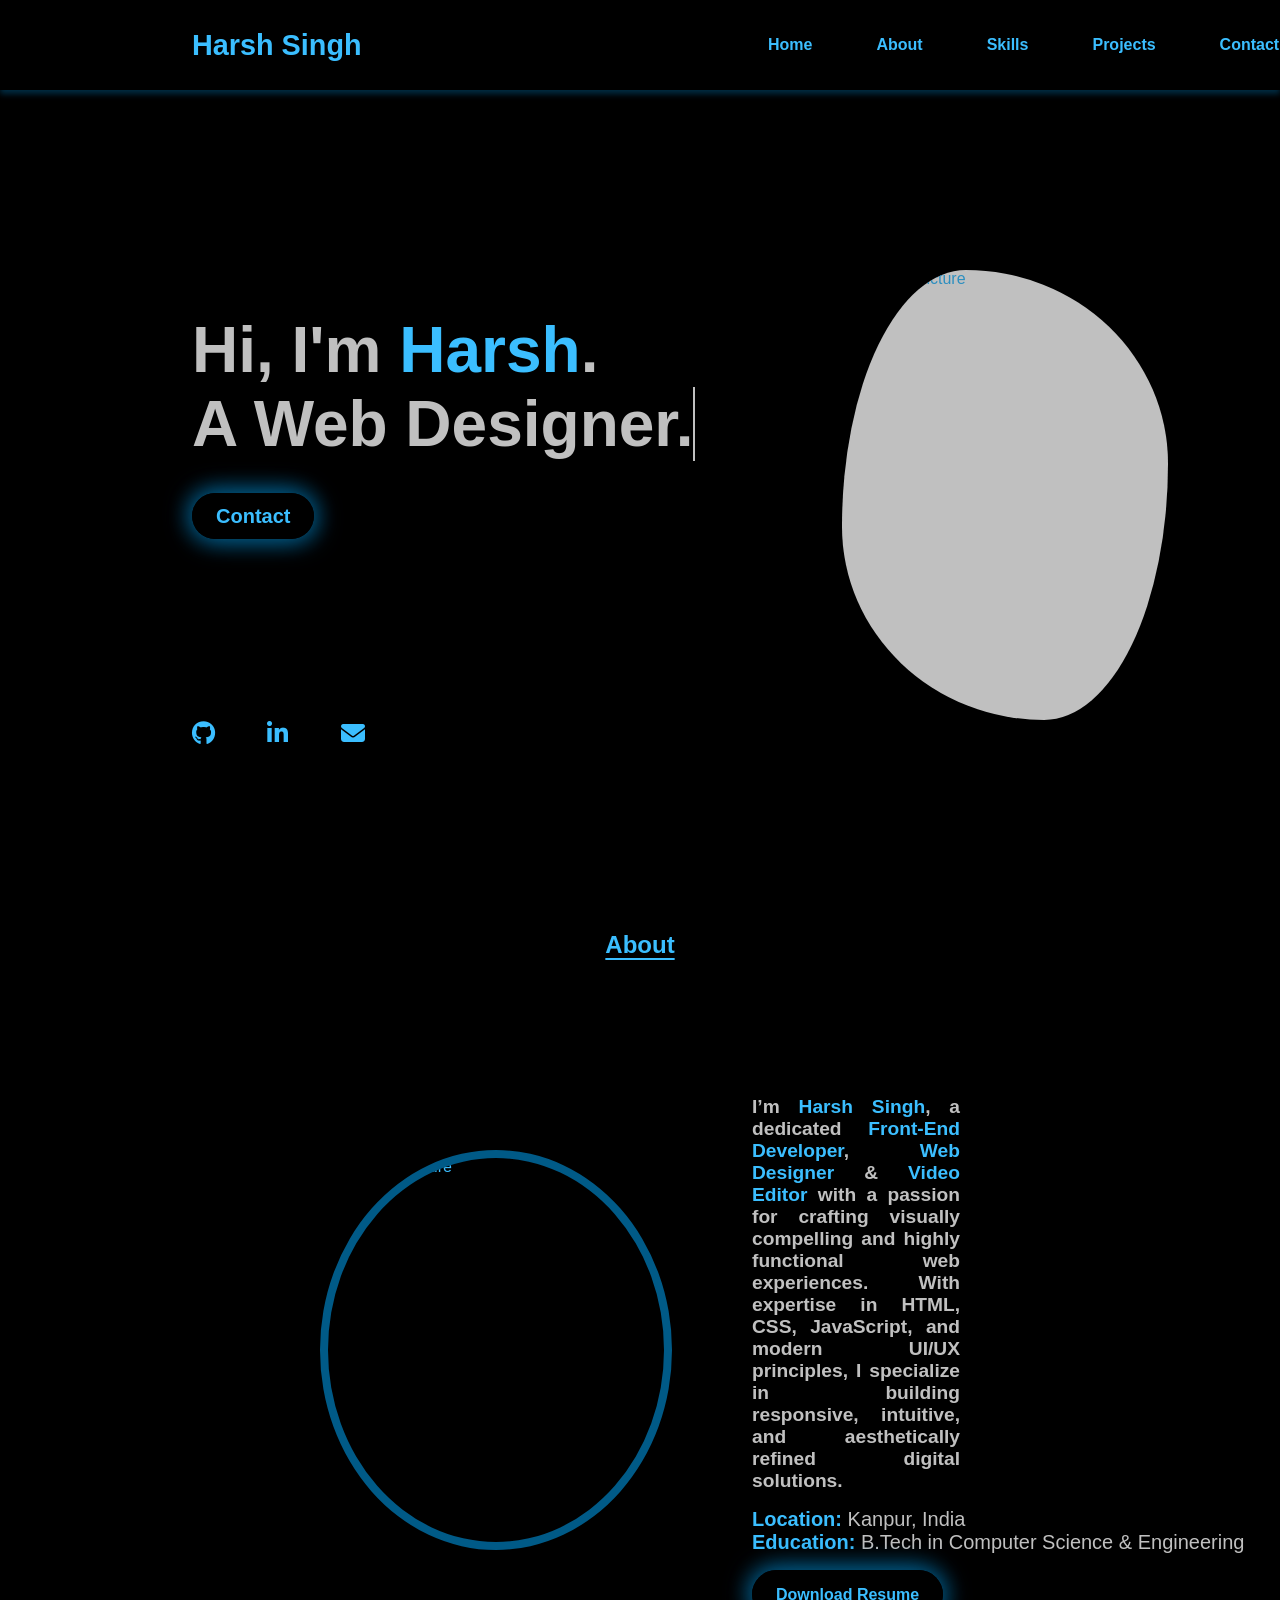
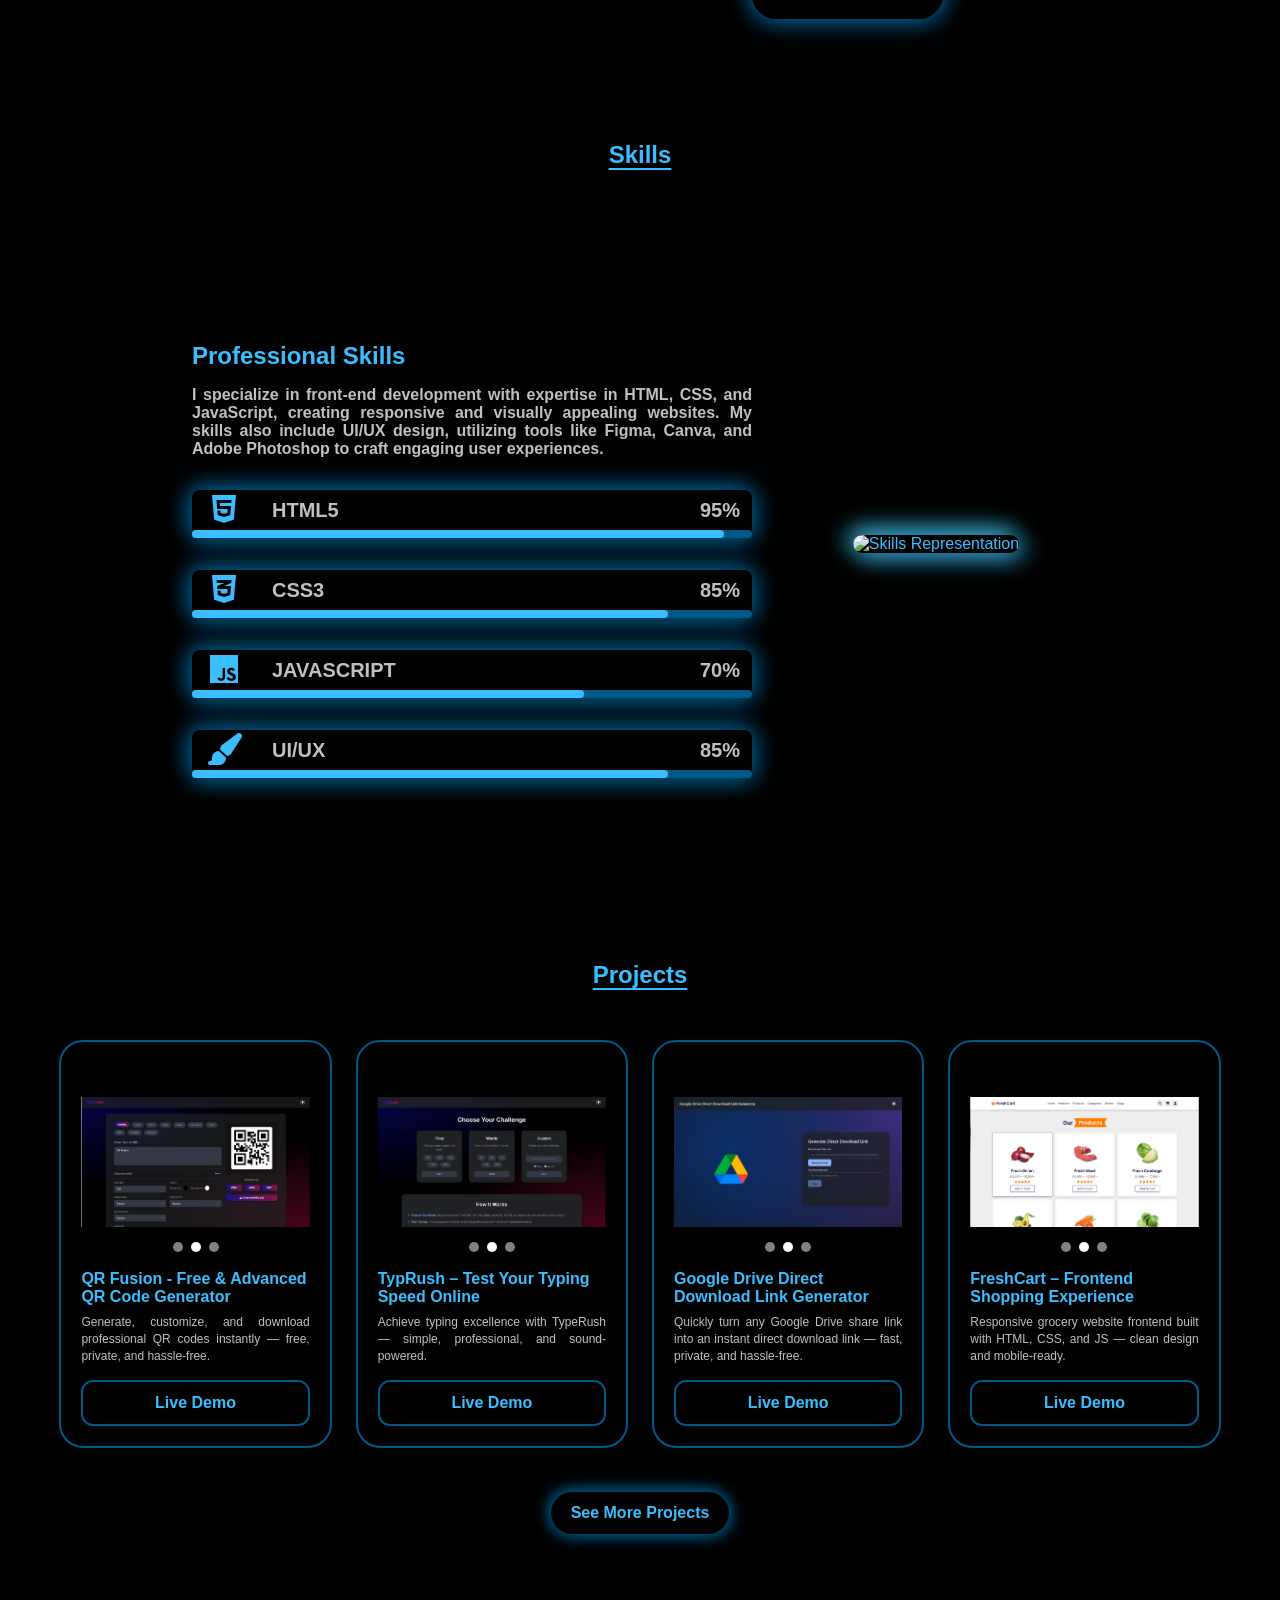
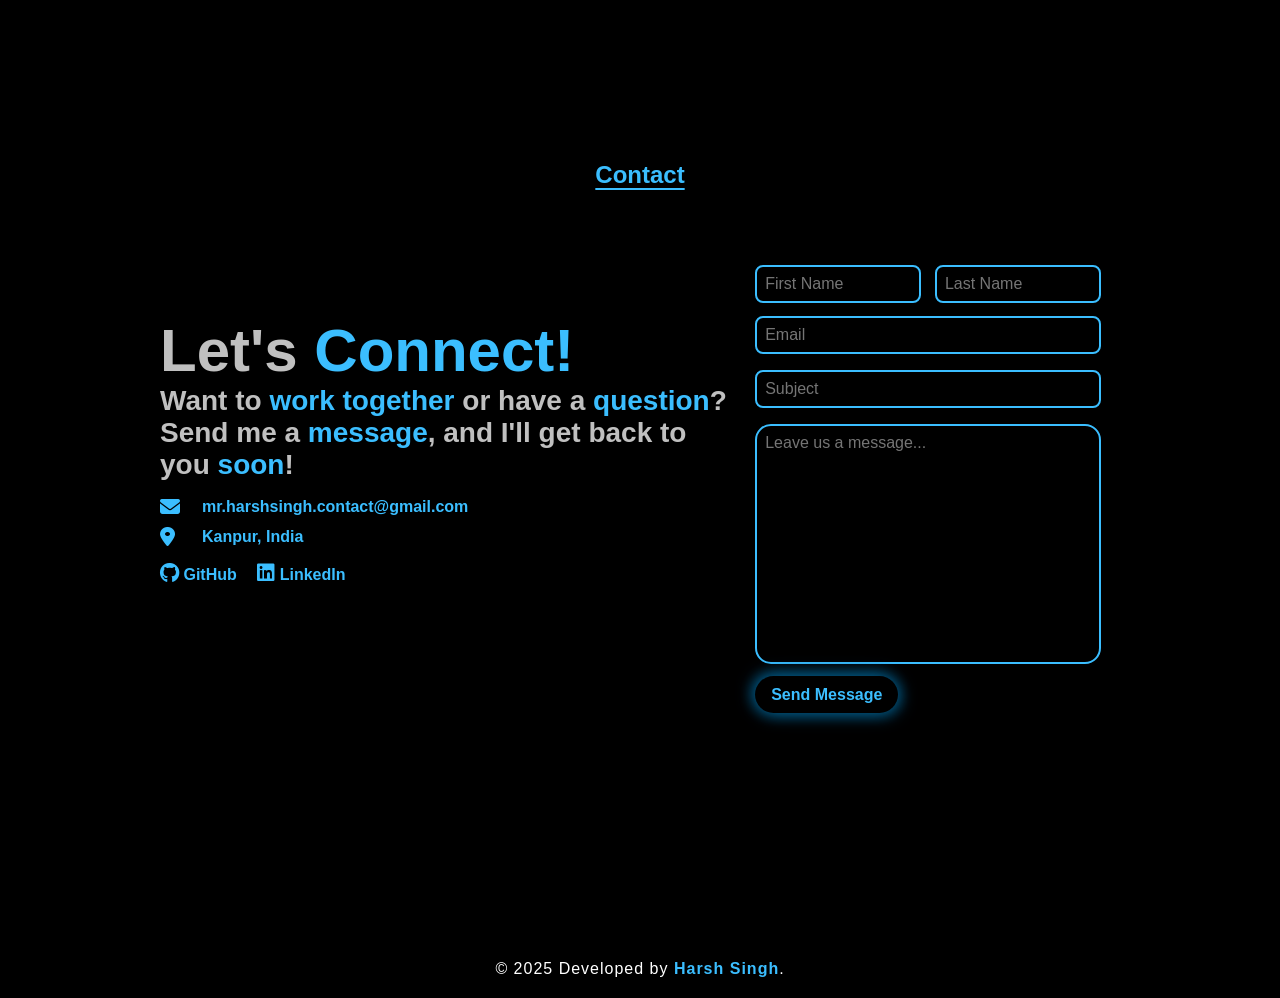
==== commit 65d69aa5: "Fix: Title name and Favicon" ====
--- a/index.html
+++ b/index.html
@@ -4,7 +4,6 @@
     <meta charset="UTF-8" />
     <meta name="viewport" content="width=device-width, initial-scale=1.0" />
     <title>Harsh Singh | Portfolio</title>
-    >
 
     <link
       rel="icon"
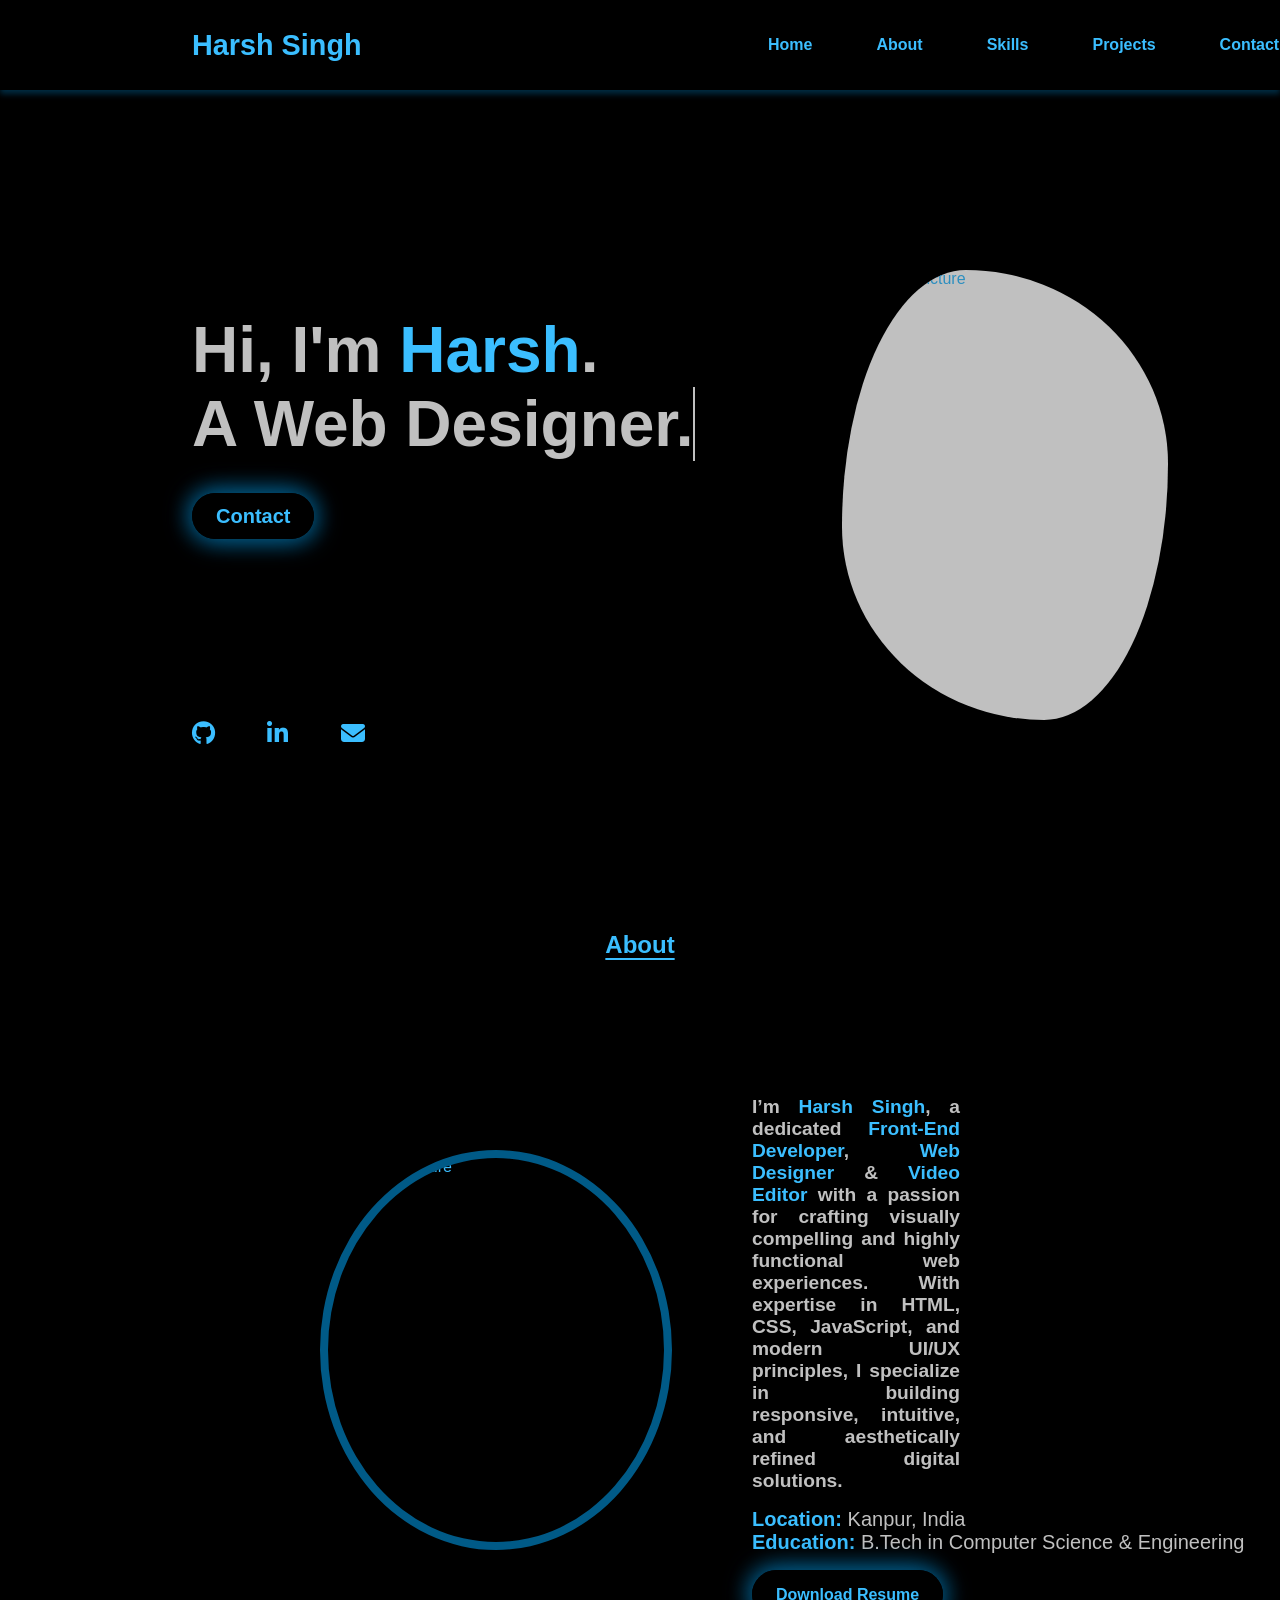
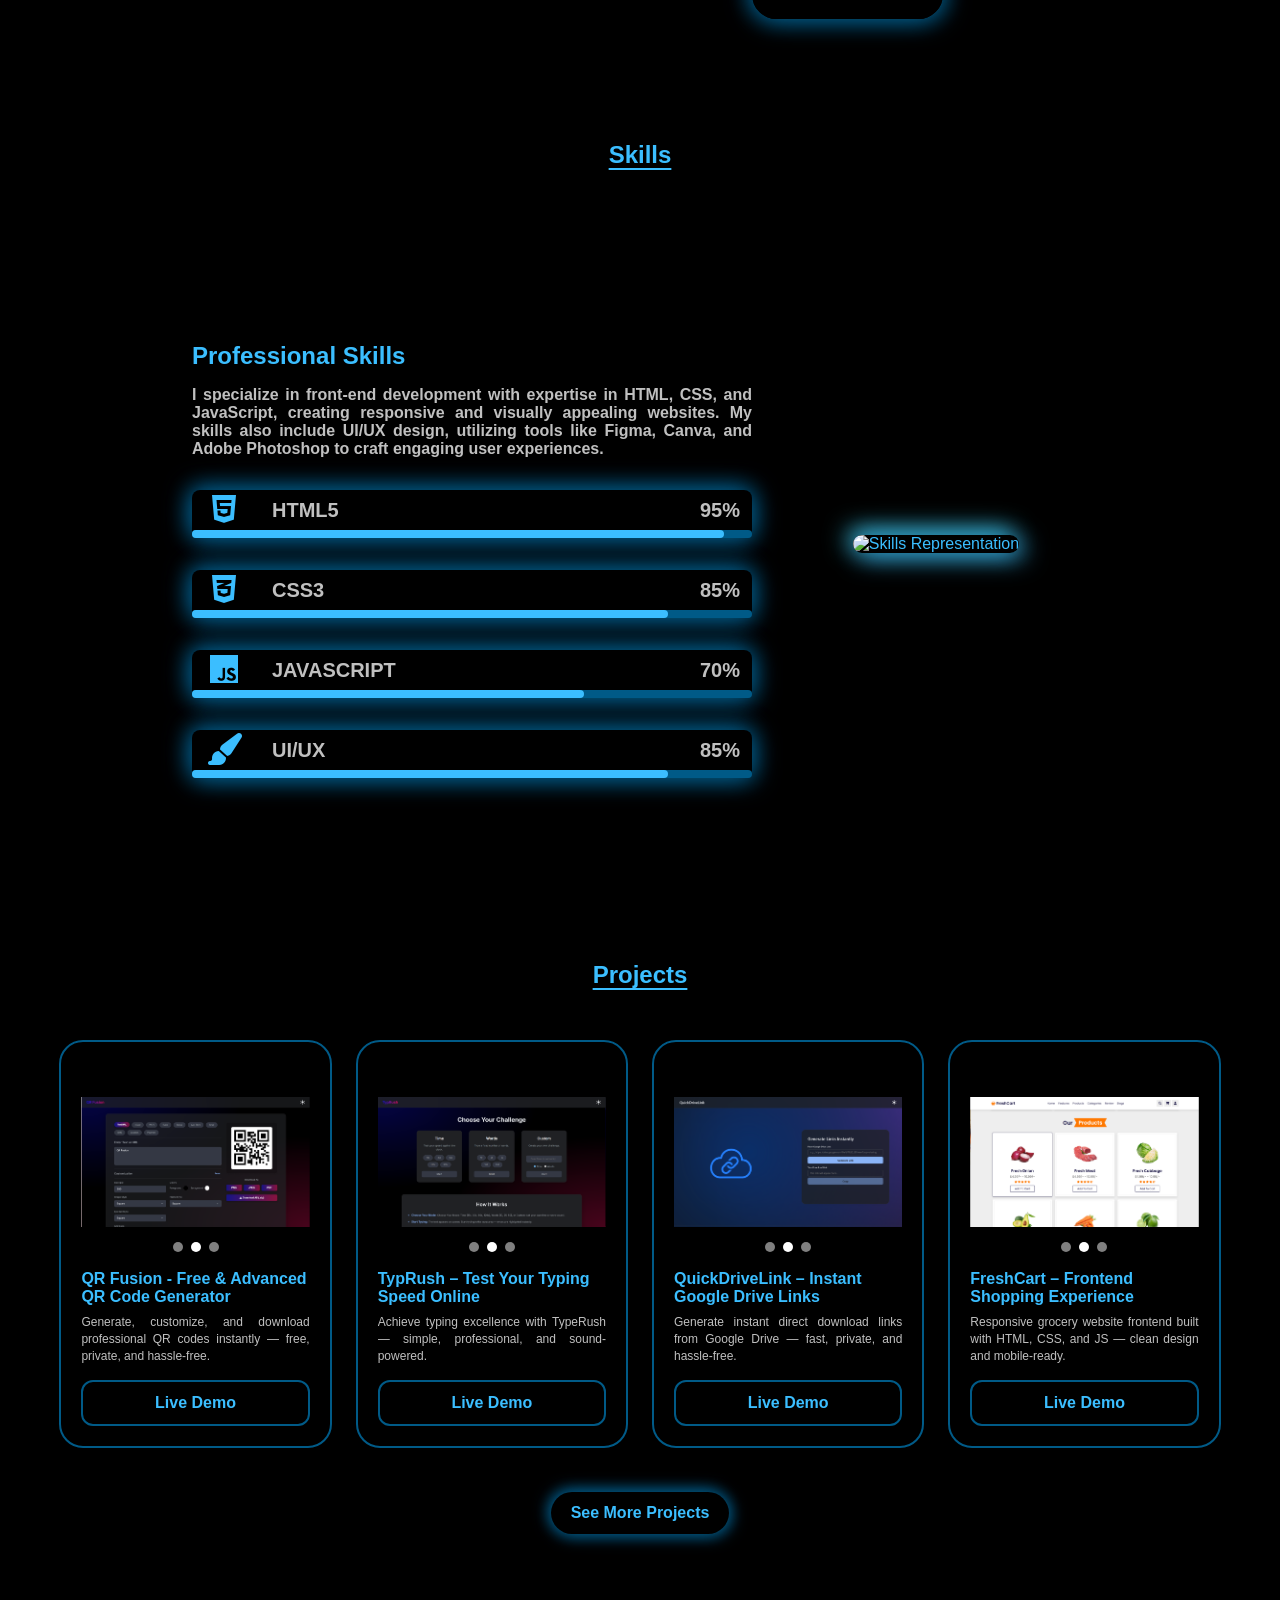
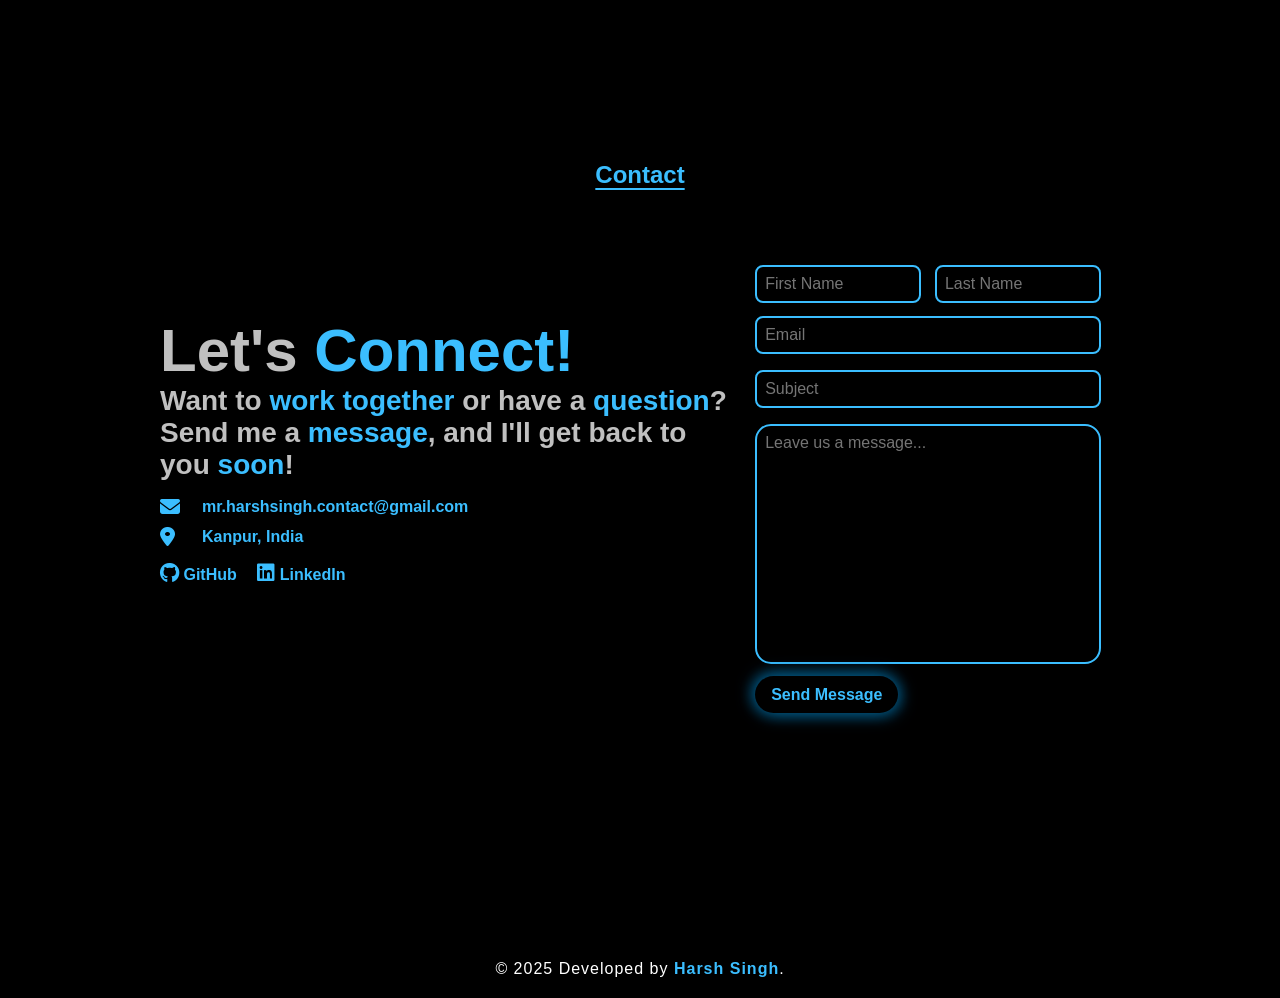
==== commit cc7e2b07: "Update: Resume" ====
--- a/index.html
+++ b/index.html
@@ -154,7 +154,7 @@
 
           <div class="resume-button">
             <a
-              href="https://drive.google.com/uc?export=download&id=1TomUwh6S_MEunTGv0PVdJSzz7tJasw2e"
+              href="https://drive.google.com/uc?export=download&id=1NH-YTex-SkVh8SOS9oUw7QcTCVm3RdsL"
               download
               >Download Resume</a
             >
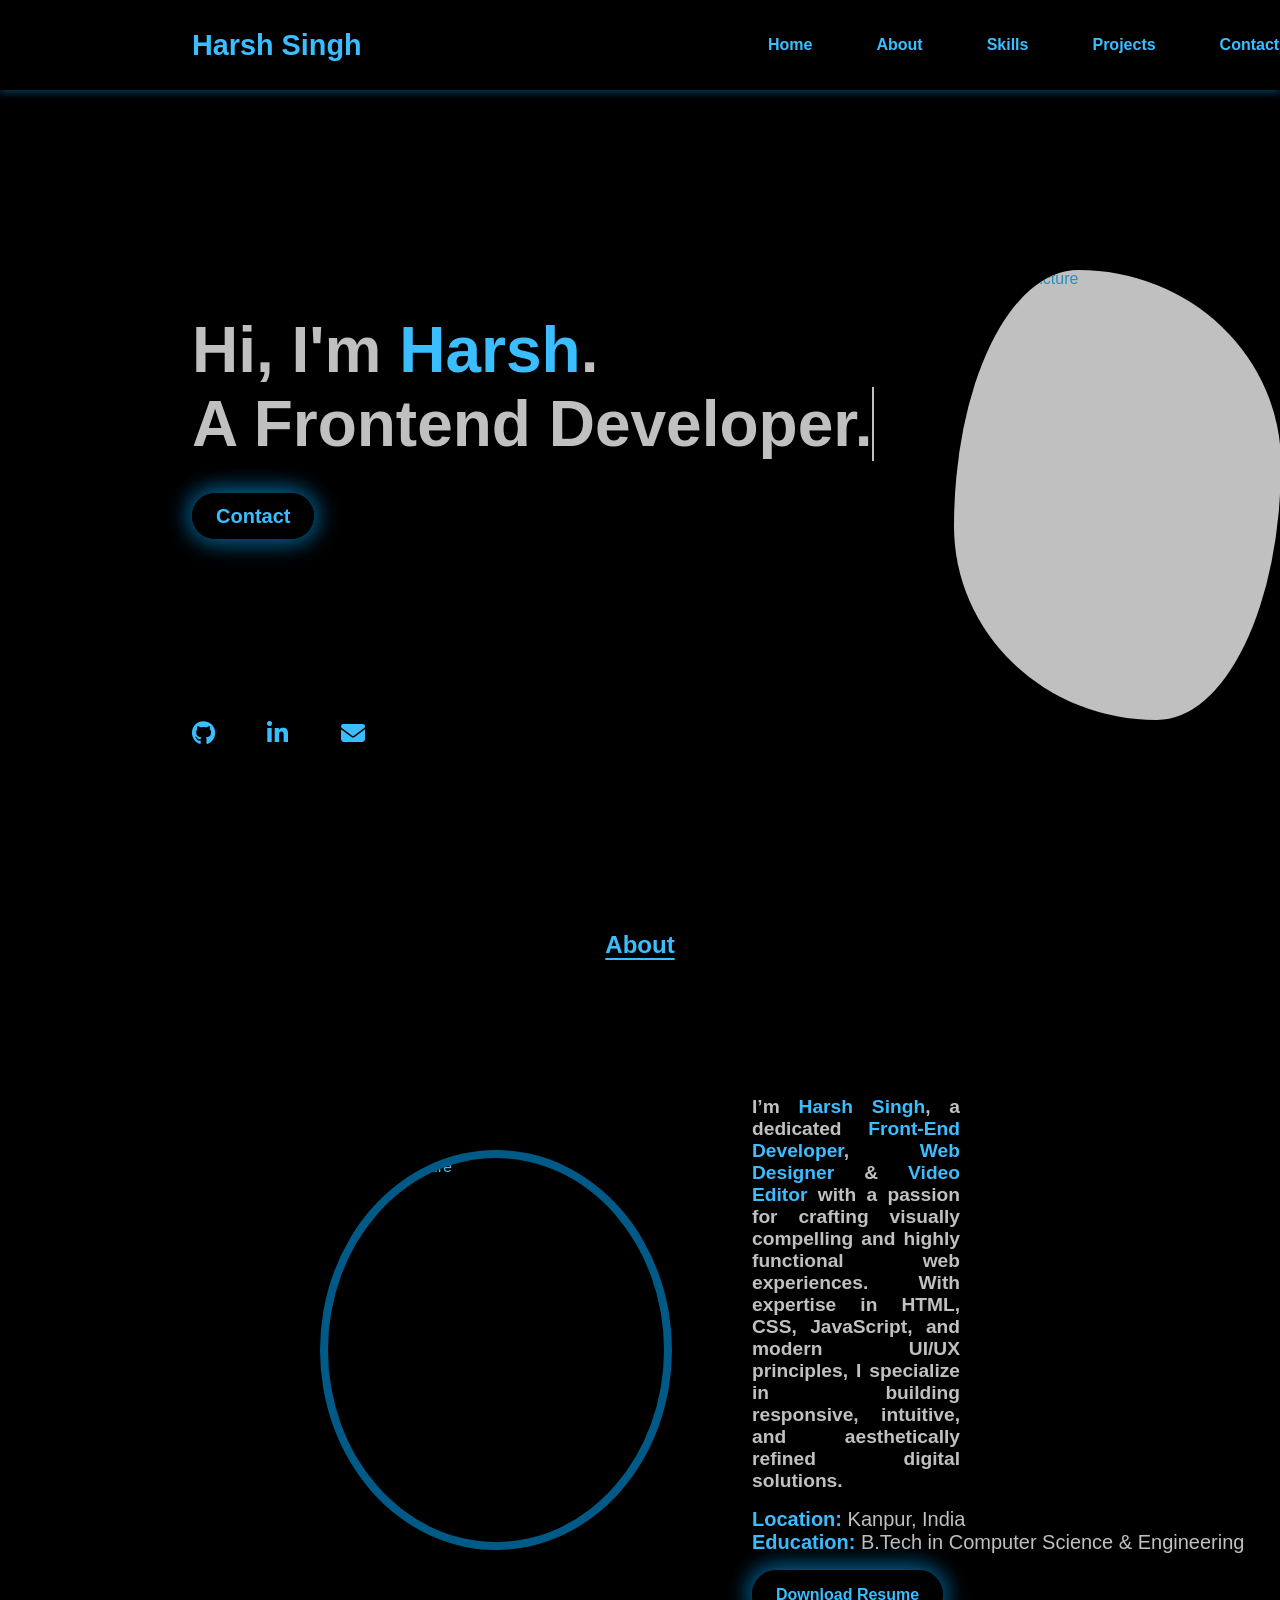
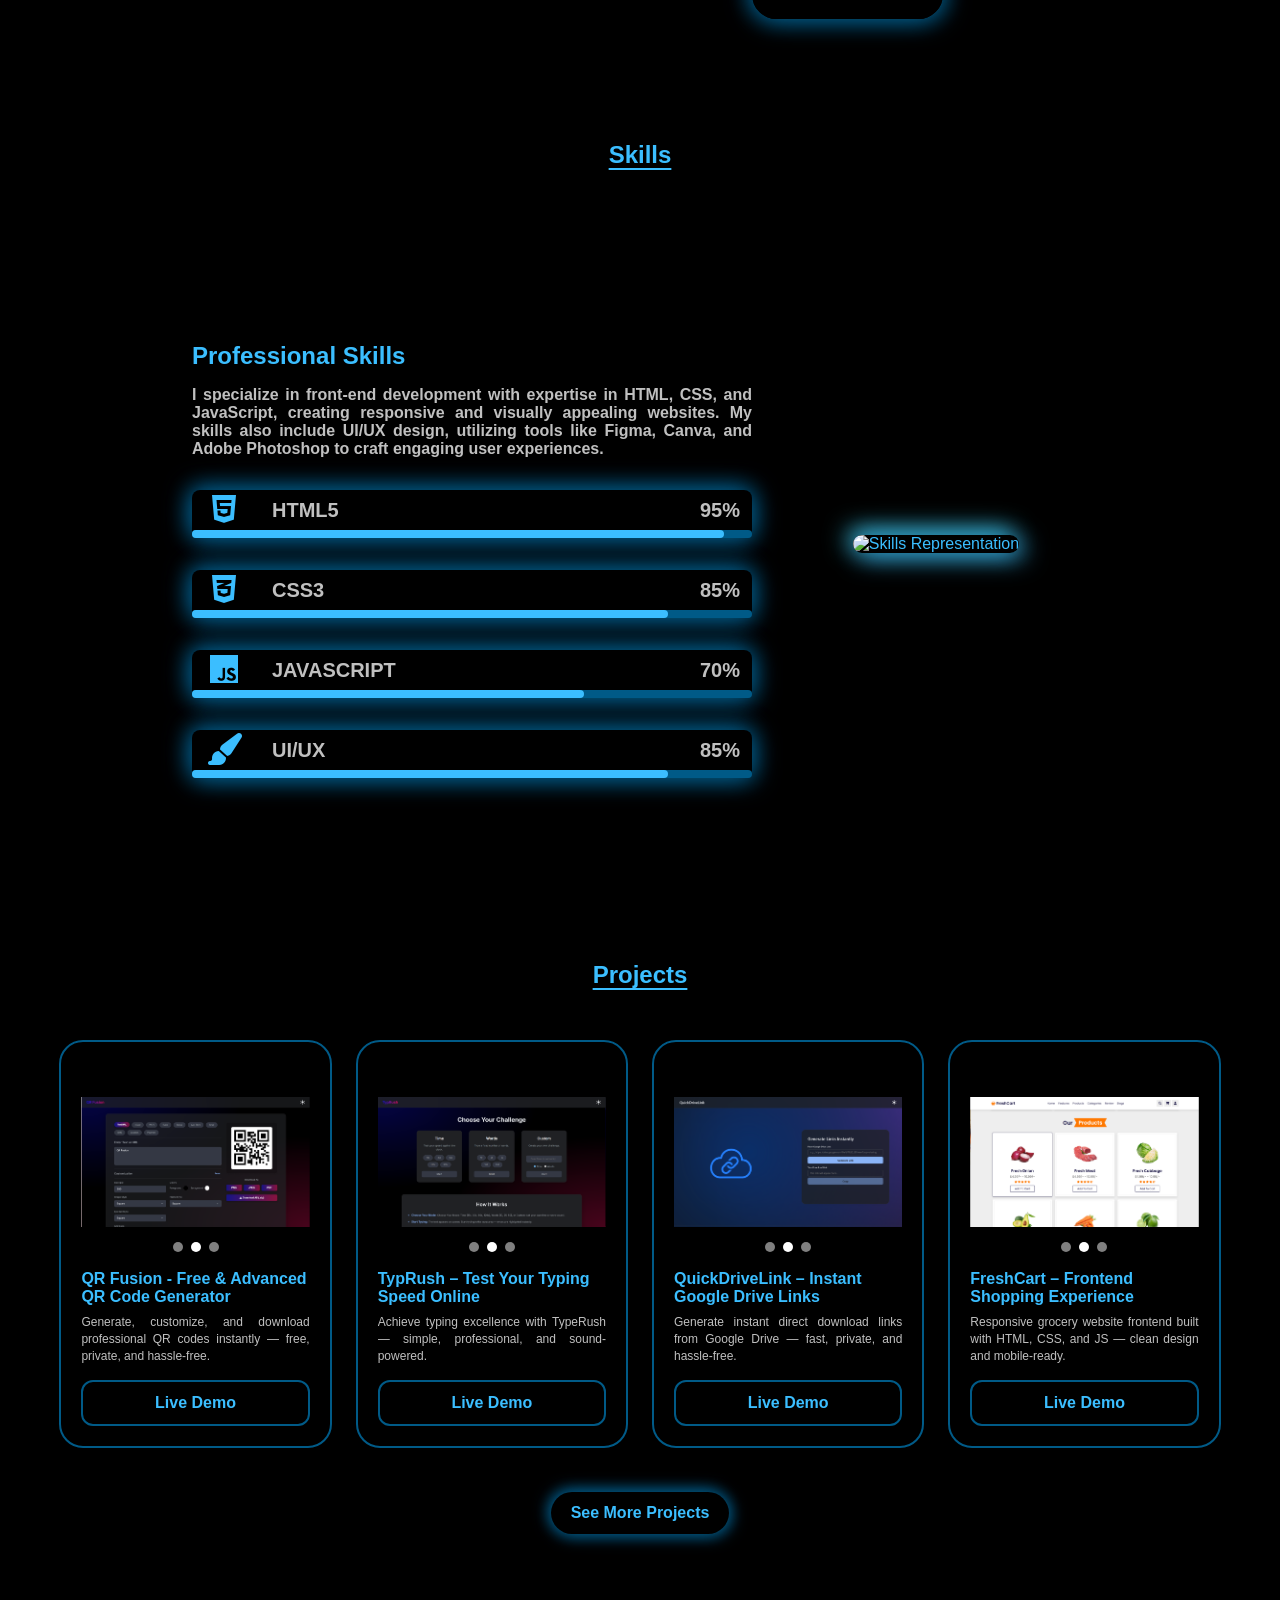
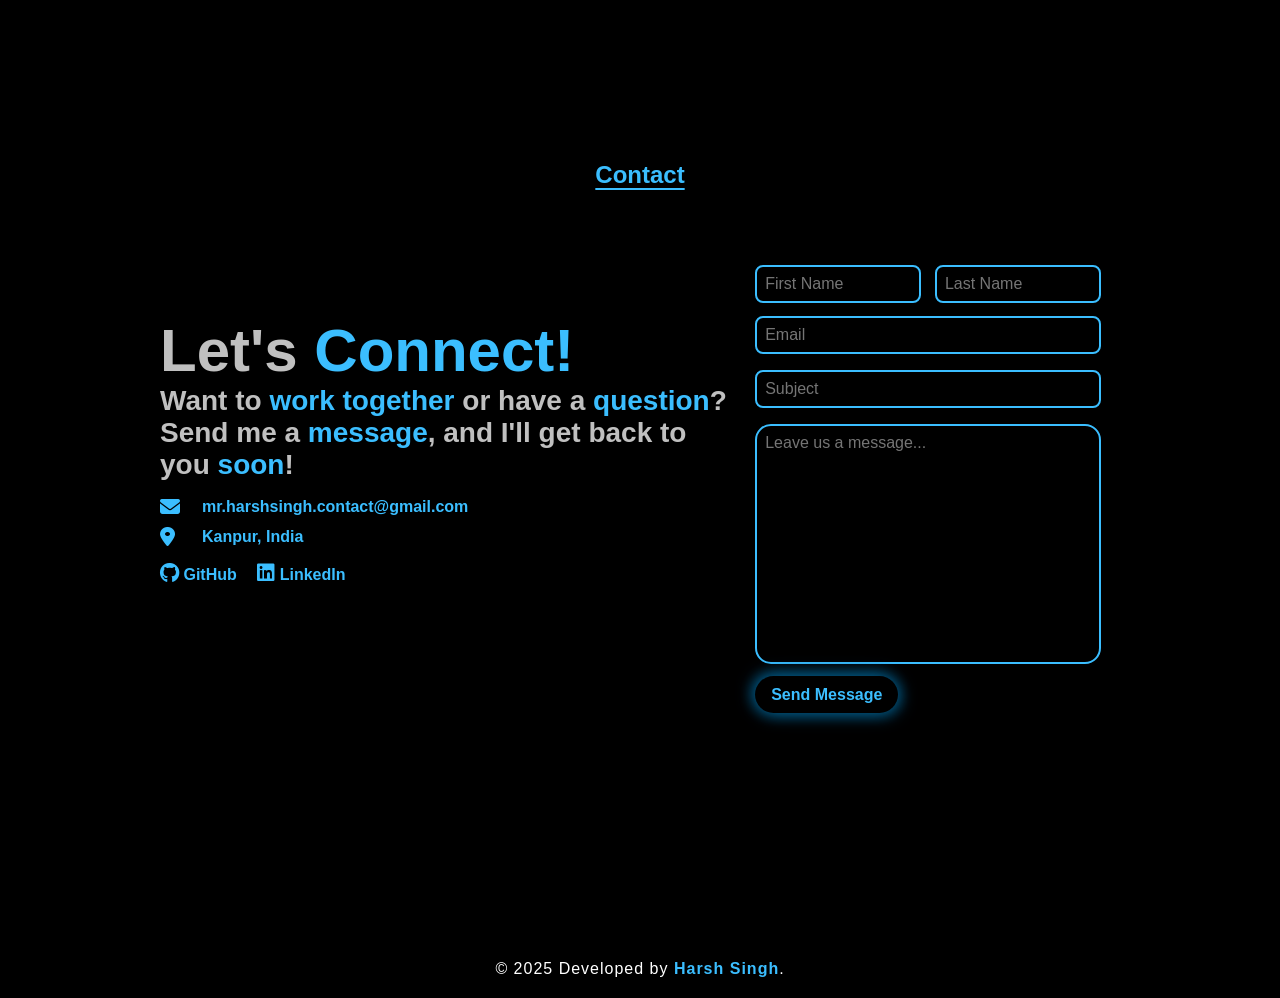
==== commit d6126d68: "Update portfolio links and branding" ====
--- a/index.html
+++ b/index.html
@@ -90,7 +90,7 @@
         <div class="contact-button"><a href="#contact">Contact</a></div>
         <div class="home-social">
           <a
-            href="https://github.com/codewithharshsingh"
+            href="https://github.com/harsh-hsy"
             class="home-social-icon"
             ><i class="fa-brands fa-github"></i
           ></a>
@@ -154,7 +154,7 @@
 
           <div class="resume-button">
             <a
-              href="https://drive.google.com/uc?export=download&id=1NH-YTex-SkVh8SOS9oUw7QcTCVm3RdsL"
+              href="https://drive.google.com/uc?export=download&id=1_QJMfb8Vq85EFLcZnqO46EyoT250obXo"
               download
               >Download Resume</a
             >
@@ -294,7 +294,7 @@
 
           <!-- Social Icons -->
           <div class="social-links">
-            <a href="https://github.com/codewithharshsingh" target="_blank"
+            <a href="https://github.com/harsh-hsy" target="_blank"
               ><i class="fab fa-github"></i> GitHub</a
             >
             <a href="https://www.linkedin.com/in/harsh-hsy/" target="_blank"
@@ -352,7 +352,7 @@
         &copy; 2025 Developed by
         <span
           ><a
-            href="https://mr-harsh-singh-portfolio.netlify.app/"
+            href="https://harsh-hsy.netlify.app/"
             target="_blank"
             >Harsh Singh</a
           ></span
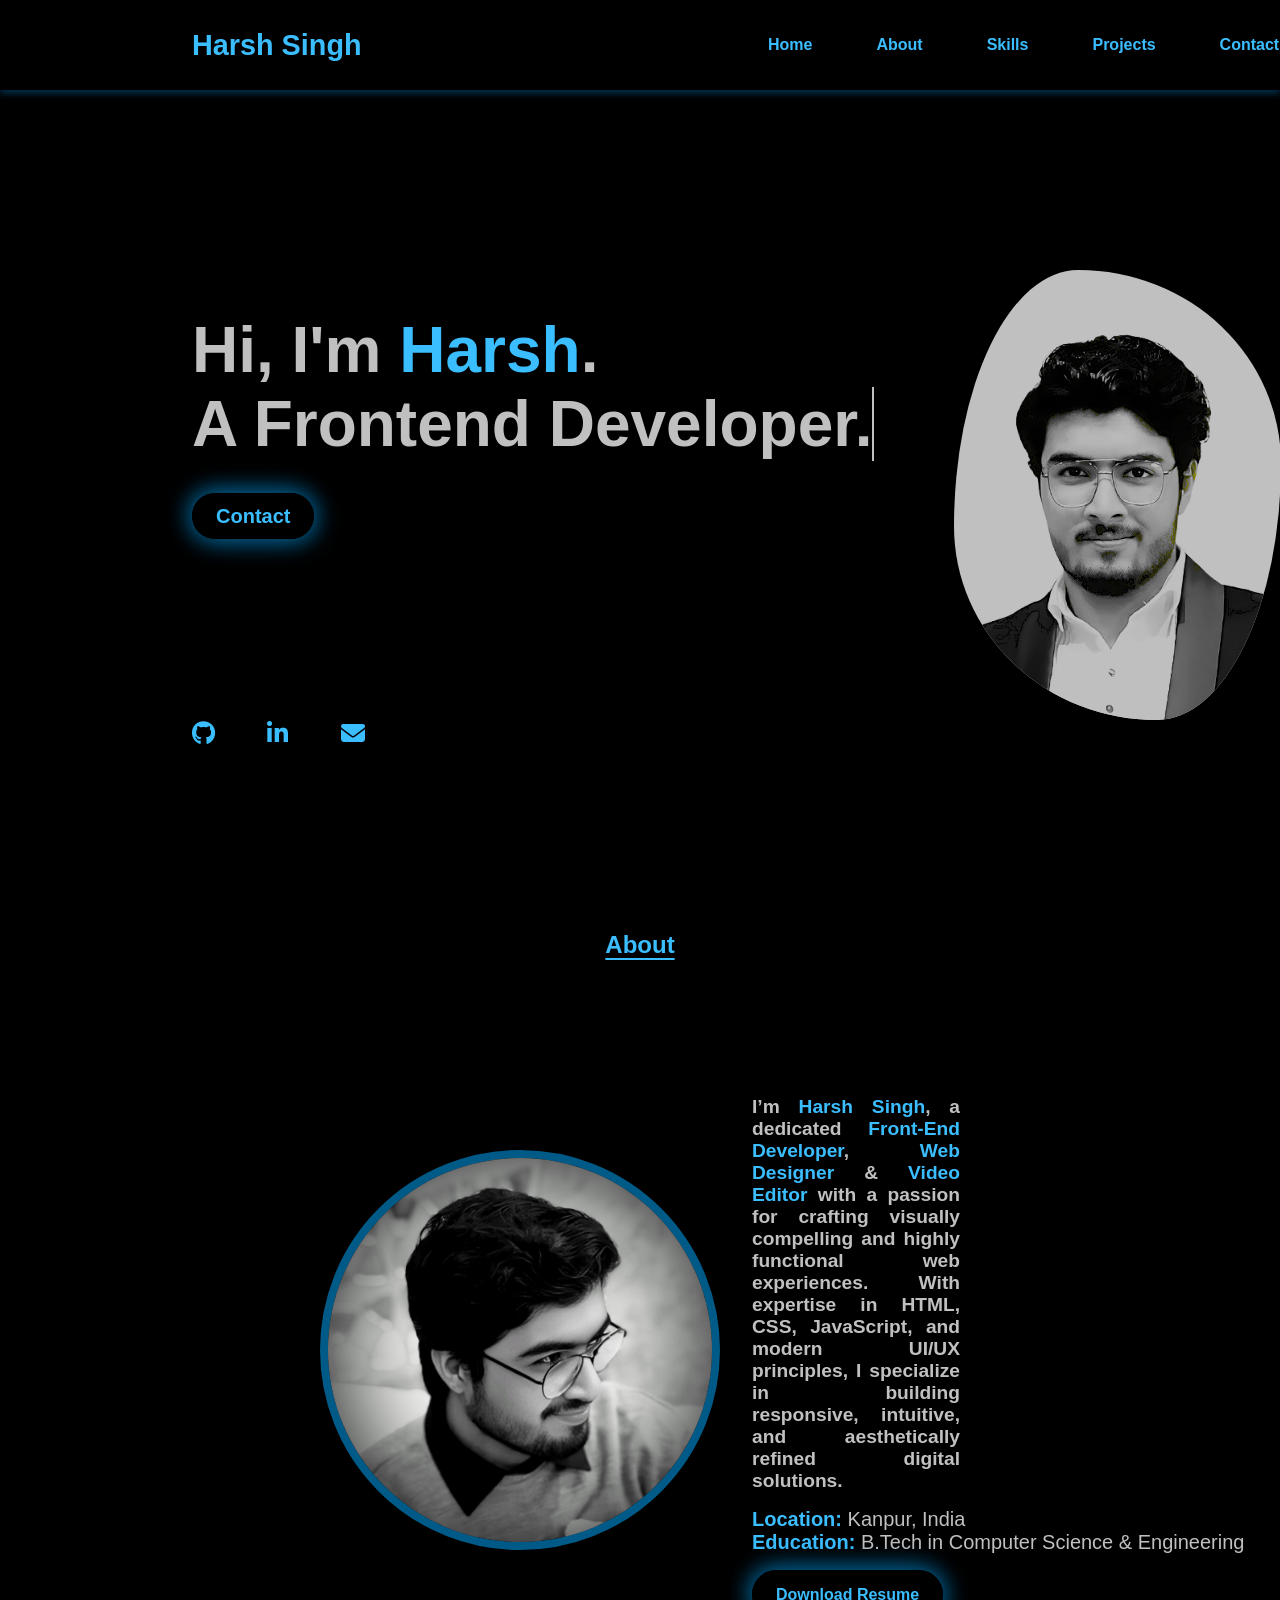
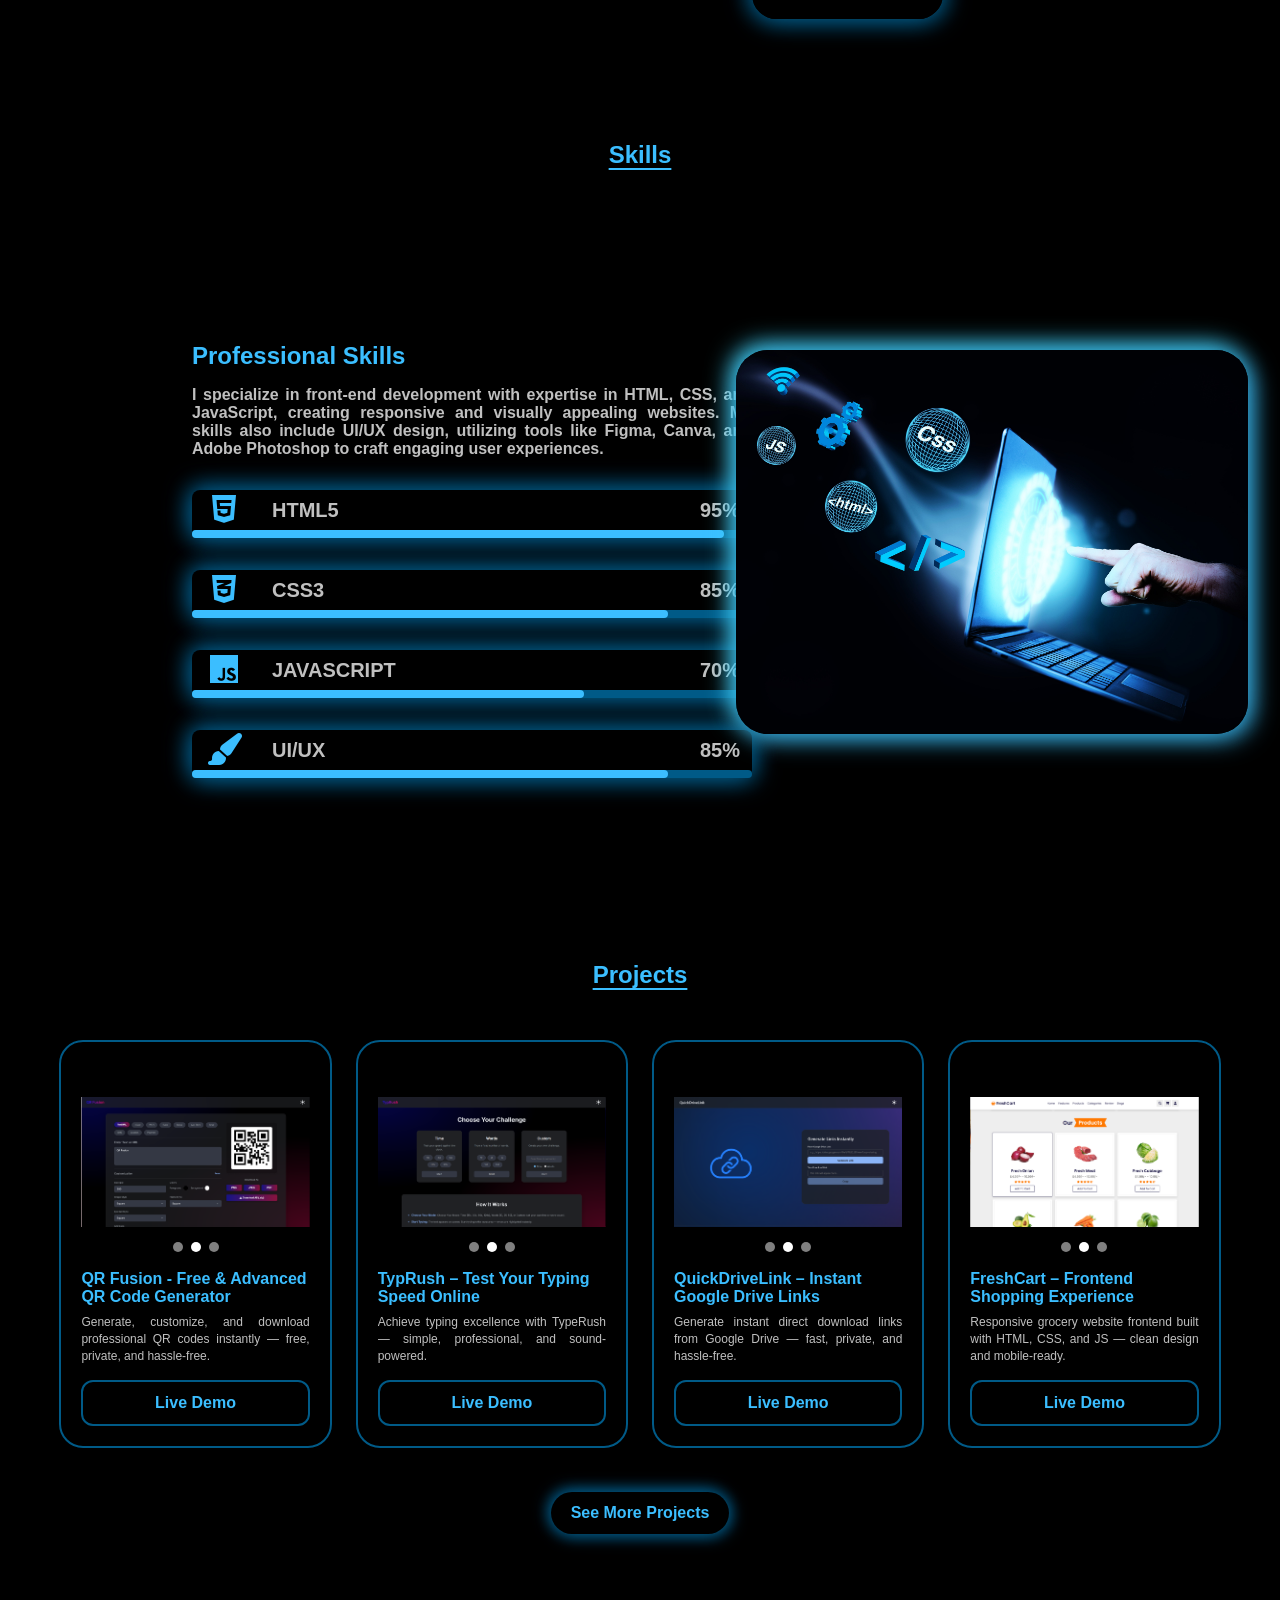
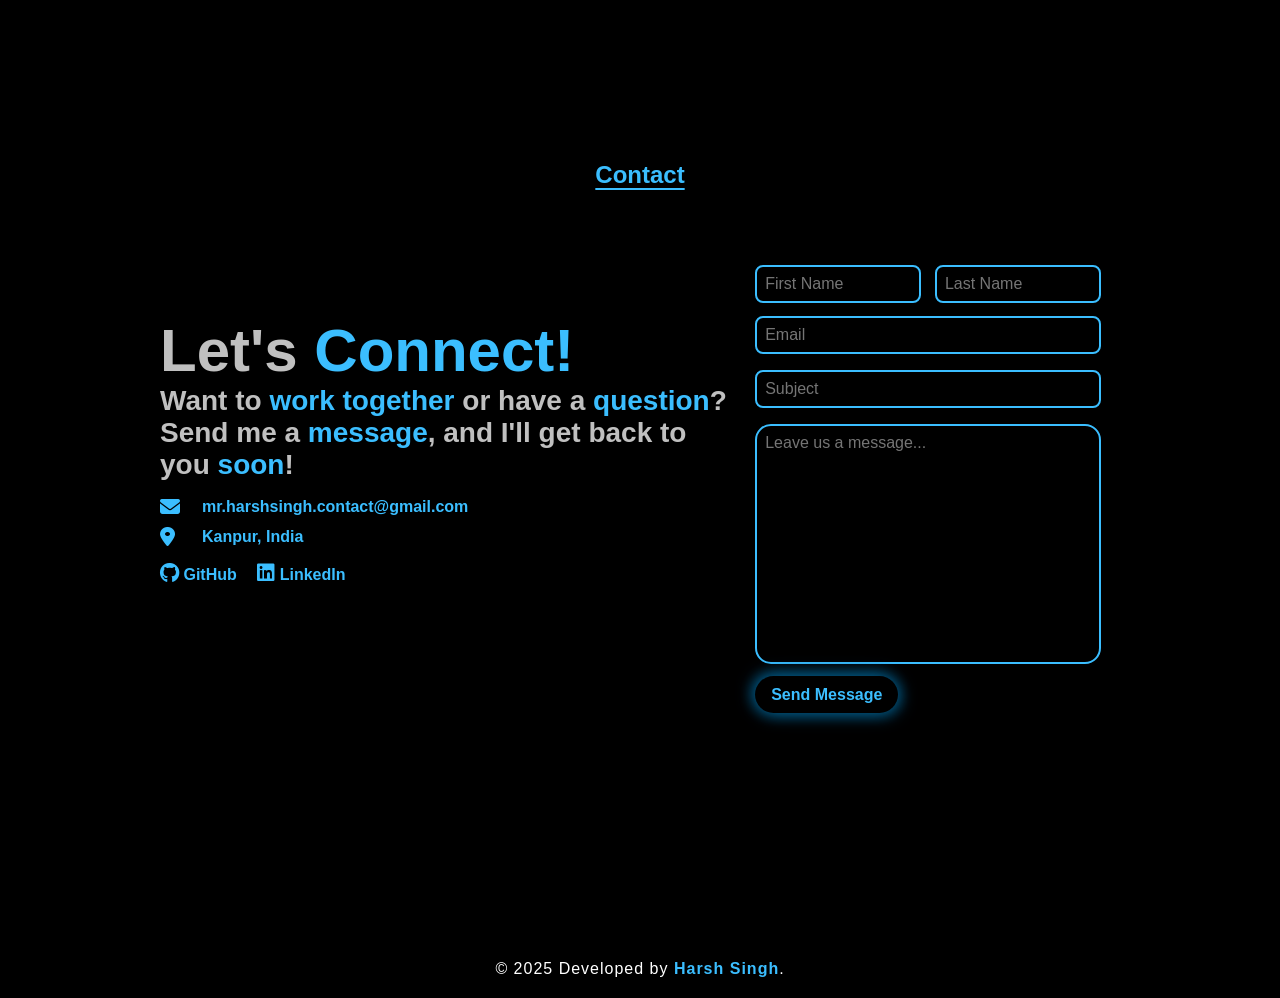
==== commit 6b9a1a2e: "refactor: simplify assets directory structure" ====
--- a/index.html
+++ b/index.html
@@ -26,14 +26,14 @@
       rel="stylesheet"
       href="https://cdnjs.cloudflare.com/ajax/libs/font-awesome/6.7.2/css/all.min.css"
     />
-    <link rel="stylesheet" href="assets/assetsIndex/cssIndex/style.css" />
-    <link rel="stylesheet" href="assets/assetsIndex/cssIndex/header.css" />
-    <link rel="stylesheet" href="assets/assetsIndex/cssIndex/home.css" />
-    <link rel="stylesheet" href="assets/assetsIndex/cssIndex/about.css" />
-    <link rel="stylesheet" href="assets/assetsIndex/cssIndex/skills.css" />
-    <link rel="stylesheet" href="assets/assetsIndex/cssIndex/projects.css" />
-    <link rel="stylesheet" href="assets/assetsIndex/cssIndex/contact.css" />
-    <link rel="stylesheet" href="assets/assetsIndex/cssIndex/footer.css" />
+    <link rel="stylesheet" href="assets/css/style.css" />
+    <link rel="stylesheet" href="assets/css/header.css" />
+    <link rel="stylesheet" href="assets/css/home.css" />
+    <link rel="stylesheet" href="assets/css/about.css" />
+    <link rel="stylesheet" href="assets/css/skills.css" />
+    <link rel="stylesheet" href="assets/css/projects.css" />
+    <link rel="stylesheet" href="assets/css/contact.css" />
+    <link rel="stylesheet" href="assets/css/footer.css" />
     <link
       href="https://cdn.jsdelivr.net/npm/boxicons@2.0.5/css/boxicons.min.css"
       rel="stylesheet"
@@ -75,7 +75,7 @@
       <div class="home-image-up">
         <div class="home-image-bg-up">
           <img
-            src="assets/assetsIndex/imagesIndex/homeImage.png"
+            src="assets/images/homeImage.png"
             class="my-image"
             alt="Harsh's Picture"
           />
@@ -109,7 +109,7 @@
       <div class="home-image">
         <div class="home-image-bg">
           <img
-            src="assets/assetsIndex/imagesIndex/homeImage.png"
+            src="assets/images/homeImage.png"
             alt="Harsh's Picture"
           />
         </div>
@@ -126,7 +126,7 @@
       <div class="about-container">
         <div class="about-image">
           <img
-            src="assets/assetsIndex/imagesIndex/aboutImage.jpg"
+            src="assets/images/aboutImage.jpg"
             alt="Harsh's Picture"
           />
         </div>
@@ -154,7 +154,7 @@
 
           <div class="resume-button">
             <a
-              href="https://drive.google.com/uc?export=download&id=1_QJMfb8Vq85EFLcZnqO46EyoT250obXo"
+              href="https://drive.google.com/uc?export=download&id=1ybP16oy2vlj-K3a7CskXdZdX2riJ4vZ8"
               download
               >Download Resume</a
             >
@@ -235,7 +235,7 @@
         <div class="skills-rs">
           <div class="skills-image">
             <img
-              src="assets/assetsIndex/imagesIndex/skillsImage.jpg"
+              src="assets/images/skillsImage.jpg"
               alt="Skills Representation"
             />
           </div>
@@ -364,6 +364,6 @@
     </footer>
 
     <!-- Link to script.js -->
-    <script src="assets/assetsIndex/jsIndex/script.js"></script>
+    <script src="assets/js/script.js"></script>
   </body>
 </html>
--- a/assets/css/style.css
+++ b/assets/css/style.css
@@ -0,0 +1,91 @@
+/* General Reset */
+* {
+  margin: 0;
+  padding: 0;
+  box-sizing: border-box;
+}
+
+html {
+  scroll-behavior: smooth;
+  scroll-padding-top: 10vh;
+}
+
+body {
+  font-family: Arial, sans-serif;
+  color: #3bbeff;
+  overflow-x: hidden;
+  background-color: #000000;
+  animation: fadeIn 1s ease-in-out;
+  transition: background-color 0.3s ease-in-out, color 0.3s ease-in-out;
+}
+
+/* Smooth scrolling effect for sections */
+section {
+  transition: opacity 0.6s ease-out, transform 0.6s ease-out;
+}
+
+section.visible {
+  opacity: 1;
+  transform: translateY(0);
+}
+
+/* Button Enhancements */
+button {
+  padding: 10px 20px;
+  background-color: #3bbeff;
+  border: none;
+  color: #000;
+  font-size: 16px;
+  cursor: pointer;
+  transition: background-color 0.3s ease-in-out, transform 0.2s ease;
+  border-radius: 5px;
+}
+
+button:hover {
+  background-color: #1a8cd8;
+  transform: scale(1);
+}
+
+/* Smooth fade-in animation on page load */
+@keyframes fadeIn {
+  from {
+    opacity: 0;
+  }
+  to {
+    opacity: 1;
+  }
+}
+
+/* Scroll-to-Top Button */
+.scroll-top {
+  position: fixed;
+  bottom: 20px;
+  right: 20px;
+  width: 45px;
+  height: 45px;
+  background-color: #000000;
+  color: #3bbeff;
+  border: none;
+  border-radius: 50%;
+  font-size: 20px;
+  cursor: pointer;
+  display: none; /* Initially hidden */
+  align-items: center;
+  justify-content: center;
+  transition: 0.3s ease-in-out;
+  box-shadow: 0 0 20px #3bbeff, 0 0 20px #3bbeff;
+}
+
+/* Hover Effect */
+.scroll-top:hover {
+  color: #ffffff;
+  background-color: #3bbeff;
+  box-shadow: 0 0 20px #005680, 0 0 20px #005f8e;
+  transition-duration: 0.3s;
+}
+
+@media screen and (max-width: 480px) {
+  .scroll-top {
+    margin-bottom: 2rem;
+  }
+}
--- a/assets/css/header.css
+++ b/assets/css/header.css
@@ -0,0 +1,162 @@
+header {
+  position: fixed;
+  top: 0;
+  left: 0;
+  width: 100%;
+  z-index: 1000;
+  box-shadow: 0px 4px 6px rgba(0, 90, 135, 0.5);
+}
+
+/* Header Navigation */
+.header-list {
+  height: 10vh;
+  width: 100%;
+  display: flex;
+  justify-content: space-between;
+  align-items: center;
+  background-color: black;
+  padding: 0 2rem;
+}
+
+.header-list-text {
+  width: 60vw;
+}
+
+.header-list-text p {
+  font-size: 1.8rem;
+  font-weight: bold;
+  margin-left: 10rem;
+  color: #3bbeff;
+}
+
+.header-list-link {
+  width: 40vw;
+  display: flex;
+}
+
+.header-list-link li {
+  list-style: none;
+  margin: 0 2rem;
+}
+
+.header-list-link a {
+  font-weight: bold;
+  text-decoration: none;
+  color: #3bbeff;
+  transition: color 0.3s ease;
+}
+
+.header-list-link a:hover {
+  color: #005a87;
+}
+
+/* Hamburger Menu */
+.hamburger {
+  cursor: pointer;
+  display: none;
+  position: absolute;
+  top: 50%;
+  right: 1rem;
+  transform: translateY(-50%);
+}
+
+.hamburger input {
+  display: none;
+}
+
+.hamburger svg {
+  height: 3em;
+  transition: transform 600ms cubic-bezier(0.4, 0, 0.2, 1);
+}
+
+.line {
+  fill: none;
+  stroke: #3bbeff;
+  stroke-linecap: round;
+  stroke-linejoin: round;
+  stroke-width: 3;
+  transition: stroke-dasharray 600ms cubic-bezier(0.4, 0, 0.2, 1),
+    stroke-dashoffset 600ms cubic-bezier(0.4, 0, 0.2, 1);
+}
+
+.line-top-bottom {
+  stroke-dasharray: 12 63;
+}
+
+.hamburger input:checked + svg {
+  transform: rotate(-45deg);
+}
+
+.hamburger input:checked + svg .line-top-bottom {
+  stroke-dasharray: 20 300;
+  stroke-dashoffset: -32.42;
+}
+
+/* Responsive styles */
+@media screen and (max-width: 600px) {
+  header {
+    width: 100vw;
+    padding: 0px;
+    margin: 0px;
+  }
+
+  .header-list {
+    width: auto;
+    margin: 0px;
+    padding: 0px 16px;
+    position: relative;
+  }
+
+  .header-list-text p {
+    font-size: 2rem;
+    margin: 0px;
+    padding: 0px;
+  }
+
+  .header-list-link {
+    display: none;
+    flex-direction: column;
+    position: absolute;
+    top: 10vh;
+    right: 0;
+    width: 100%;
+    background: black;
+    text-align: center;
+    padding: 0px;
+  }
+
+  .header-list-link li {
+    margin: 1rem 0;
+    font-size: 1.25rem;
+  }
+
+  .hamburger {
+    font-size: 1rem;
+    width: 10%;
+    display: block;
+    margin-left: auto;
+    padding: 0px 0px 0px 0px;
+    justify-content: space-around;
+  }
+  .header-list-link.show {
+    /* When menu is open */
+    display: flex;
+  }
+}
+
+@media (max-width: 400px) {
+  header {
+    width: 100vw;
+    padding: 0px;
+    margin: 0px;
+  }
+
+  .header-list-text p {
+    padding: 0px 0px 0px 0px;
+    justify-content: space-around;
+  }
+  .header-list-link.show {
+    /* When menu is open */
+    display: flex;
+  }
+}
--- a/assets/css/home.css
+++ b/assets/css/home.css
@@ -0,0 +1,266 @@
+/* Home Section */
+.home {
+  height: 100vh;
+  display: flex;
+  align-items: center;
+  background-color: black;
+  padding: 2rem;
+}
+
+.home-image-up {
+  display: none;
+}
+
+.home-text {
+  width: 60%;
+  margin-left: 10rem;
+}
+
+.home-text p {
+  font-size: 4rem;
+  font-weight: bold;
+  color: #c0c0c0;
+}
+
+.home-text span {
+  color: #3bbeff;
+  font-weight: bold;
+}
+
+.home-intro {
+  height: 10rem;
+  margin-top: 10rem;
+}
+
+/* Typing Effect */
+.home-intro #typing-effect {
+  font-size: 4rem;
+  font-weight: bold;
+  color: #c0c0c0;
+  white-space: nowrap;
+  overflow: hidden;
+  border-right: 2px solid #c0c0c0;
+  display: inline-block;
+  animation: typing 3s steps(30, end), blink-cursor 0.6s step-end infinite;
+}
+
+@keyframes typing {
+  from {
+    width: 0;
+  }
+  to {
+    width: 60%; /* Adjust based on text length */
+  }
+}
+
+@keyframes blink-cursor {
+  from {
+    border-right-color: #c0c0c0;
+  }
+  to {
+    border-right-color: transparent;
+  }
+}
+
+.contact-button {
+  margin-top: 2rem;
+}
+
+.contact-button a {
+  font-size: 1.25rem;
+  font-weight: bold;
+  padding: 0.75rem 1.5rem;
+  margin-top: 2rem;
+  color: #3bbeff;
+  background-color: #000000;
+  text-decoration: none;
+  border: none;
+  border-radius: 50px;
+  box-shadow: 2px 2px 25px #005680, -2px -2px 25px #005f8e;
+}
+
+.contact-button a:hover {
+  color: #ffffff;
+  background-color: #3bbeff;
+  transition-duration: 0.5s;
+}
+
+.home-social {
+  margin-top: 12rem;
+}
+
+.home-social a {
+  height: 2rem;
+  width: 2rem;
+  font-size: 1.5rem;
+  color: #3bbeff;
+  margin-right: 3rem;
+}
+
+.home-social a:hover {
+  color: #005a87;
+  transition-duration: 0.3s;
+}
+
+/* Home Image Section */
+.home-image {
+  width: 40%;
+  display: flex;
+  align-items: center;
+}
+
+.home-image-bg {
+  width: 400px;
+  height: 450px;
+  margin-top: 10vh;
+  overflow: hidden;
+  background-color: #c0c0c0;
+  border-radius: 38% 62% 38% 62% / 57% 43% 57% 43%;
+  display: flex;
+  align-items: center;
+  margin-left: 5rem;
+  margin-right: 5rem;
+}
+
+.home-image-bg img {
+  width: 100%;
+  height: 100%;
+  object-fit: cover;
+  filter: brightness(0.75);
+}
+
+@media screen and (max-width: 600px) {
+  .home {
+    height: auto;
+    width: 100vw;
+    padding: 0px;
+    margin: 0px;
+    display: flex;
+    flex-direction: column;
+  }
+
+  .home-image-up {
+    width: 100vw;
+    height: 40vh;
+    margin-top: 10rem;
+    padding: 1rem;
+    display: flex;
+    flex-direction: column;
+    align-items: center;
+  }
+
+  .home-image-bg-up {
+    object-fit: cover;
+    width: 60%;
+    height: auto;
+    overflow: hidden;
+    background-color: #c0c0c0;
+    border-radius: 38% 62% 38% 62% / 57% 43% 57% 43%;
+  }
+
+  .home-image-bg-up img {
+    width: 100%;
+    height: 100%;
+    object-fit: cover;
+    filter: brightness(0.75);
+  }
+
+  .home-text {
+    width: 100vw;
+    margin: 0px;
+    padding: 1rem;
+  }
+
+  .home-intro {
+    margin: 0px;
+    height: 7rem;
+  }
+
+  .home-intro p {
+    font-size: 2rem;
+    text-align: left;
+  }
+
+  .home-intro p span {
+    font-size: 2.25rem;
+    font-weight: bold;
+  }
+
+  .home-intro #typing-effect {
+    font-size: 2rem;
+    margin: 0px;
+  }
+
+  .home-image {
+    display: none;
+  }
+
+  .contact-button {
+    margin: 0px;
+    display: flex;
+    justify-content: center;
+  }
+
+  .contact-button a {
+    font-size: 1.5rem;
+  }
+
+  .home-social {
+    margin-top: 4rem;
+    align-items: center;
+    text-align: center;
+  }
+
+  .home-social a {
+    font-size: 1.3rem;
+    margin: 1rem;
+  }
+}
+
+@media (max-width: 400px) {
+  .home {
+    height: auto;
+    width: 100vw;
+    padding: 0px 0px 16px;
+    margin: 0px;
+    display: flex;
+    flex-direction: column;
+  }
+
+  .home-image-up {
+    margin-top: 7rem;
+  }
+
+  .home-image-bg-up {
+    width: 70%;
+    height: auto;
+    object-fit: cover;
+    overflow: hidden;
+    background-color: #c0c0c0;
+    border-radius: 38% 62% 38% 62% / 57% 43% 57% 43%;
+  }
+
+  .home-intro p {
+    font-size: 1.75rem;
+    text-align: left;
+  }
+
+  .home-intro p span {
+    font-size: 2rem;
+    font-weight: bold;
+  }
+
+  .home-intro #typing-effect {
+    font-size: 1.75rem;
+    margin: 0px;
+  }
+
+  .contact-button {
+    margin: 0px;
+  }
+
+  .contact-button a {
+    font-size: 1.25rem;
+    margin: 0px;
+  }
+}
--- a/assets/css/about.css
+++ b/assets/css/about.css
@@ -0,0 +1,216 @@
+/* About Page */
+
+.about {
+  width: 100vw;
+  justify-items: center;
+  align-items: center;
+  background-color: black;
+}
+
+.about h2 {
+  height: 10vh;
+  width: 100vw;
+  display: flex;
+  text-decoration: underline;
+  text-underline-offset: 0.3rem;
+  justify-content: center;
+  align-items: center;
+}
+
+.about-container {
+  height: 80vh;
+  display: flex;
+  justify-content: center;
+  align-items: center;
+  padding-left: 10rem;
+}
+
+.about-image {
+  width: 40vw;
+  height: 80vh;
+  display: flex;
+  align-items: center;
+}
+
+.about-image img {
+  height: 25rem;
+  width: 25rem;
+  margin-left: 10rem;
+  border: 8px solid #005a87;
+  border-radius: 50%;
+}
+
+.about-text {
+  width: 60vw;
+  height: 80vh;
+  align-content: center;
+  margin-left: 5rem;
+}
+
+.about-paragraph {
+  margin-right: 10rem;
+  margin-bottom: 1rem;
+}
+
+.about-paragraph p {
+  font-size: 1.2rem;
+  text-align: justify;
+  font-weight: bold;
+  color: #c0c0c0;
+  margin-right: 10rem;
+}
+
+.about-paragraph p span {
+  color: #3bbeff;
+}
+
+.about-info {
+  margin-top: 1rem;
+}
+
+.about-info p {
+  font-size: 1.25rem;
+  color: #c0c0c0;
+}
+
+.about-info strong {
+  color: #3bbeff;
+}
+
+.resume-button {
+  margin-top: 2rem;
+  justify-content: left;
+}
+
+.resume-button a {
+  font-size: 1rem;
+  font-weight: bold;
+  padding: 1rem 1.5rem;
+  color: #3bbeff;
+  background-color: black;
+  text-decoration: none;
+  border: none;
+  border-radius: 25px;
+  box-shadow: 2px 2px 25px #005680, -2px -2px 25px #005f8e;
+}
+
+.resume-button a:hover {
+  color: #ffffff;
+  background-color: #3bbeff;
+  transition-duration: 0.5s;
+}
+
+@media screen and (max-width: 600px) {
+  .about {
+    width: 100vw;
+    display: flex;
+    flex-direction: column;
+  }
+
+  .about-container {
+    height: auto;
+    width: 100%;
+    padding: 0px 16px;
+    margin: 0px;
+    display: flex;
+    flex-direction: column;
+  }
+
+  .about-image {
+    height: 100%;
+    width: 100%;
+    margin: 1rem 0 2rem;
+    padding: 0px;
+    justify-content: center;
+  }
+
+  .about-image img {
+    height: auto;
+    width: 70%;
+    margin: 0px;
+    padding: 0px;
+  }
+
+  .about-text {
+    height: auto;
+    width: 100%;
+    margin: 0px;
+    padding: 0px;
+    display: flex;
+    flex-direction: column;
+    justify-content: center;
+    align-items: center;
+  }
+
+  .about-paragraph {
+    margin: 0px;
+    padding: 0px;
+  }
+
+  .about-paragraph p {
+    font-size: 1.25rem;
+    font-weight: normal;
+    margin: 0px;
+  }
+
+  .about-paragraph p span {
+    font-weight: bold;
+  }
+
+  .about-info {
+    width: 100%;
+  }
+
+  .about-info p {
+    font-size: 1.25rem;
+    margin: 0px;
+  }
+
+  .about-info p strong {
+    font-size: 1.25rem;
+    margin: 0px;
+  }
+
+  .resume-button {
+    margin: 3rem 0;
+    justify-content: center;
+  }
+
+  .resume-button a {
+    font-size: 1.25rem;
+    padding: 1rem 1.25rem;
+    font-weight: bold;
+  }
+}
+
+@media screen and (max-width: 400px) {
+  .about {
+    width: 100vw;
+    display: flex;
+    flex-direction: column;
+  }
+
+  .about-paragraph p {
+    font-size: 1rem;
+  }
+
+  .about-info p {
+    font-size: 1rem;
+    margin: 0px;
+  }
+
+  .about-info p strong {
+    font-size: 1rem;
+    margin: 0px;
+  }
+
+  .resume-button {
+    margin: 3rem 0;
+    justify-content: center;
+  }
+
+  .resume-button a {
+    font-size: 1rem;
+    padding: 0.75rem 1rem;
+  }
+}
--- a/assets/css/skills.css
+++ b/assets/css/skills.css
@@ -0,0 +1,287 @@
+/* Skills Page */
+.skills {
+  height: 90vh;
+  width: 100%;
+  background-color: #000000;
+}
+
+.skills-heading {
+  height: 10vh;
+  width: 100%;
+  display: flex;
+  justify-content: center;
+  align-items: center;
+}
+
+.skills-heading h2 {
+  text-decoration: underline;
+  text-underline-offset: 0.3rem;
+}
+
+.skills-container {
+  height: 80vh;
+  display: flex;
+}
+
+.skills-ls {
+  margin-left: 12rem;
+  width: 50%;
+  align-content: center;
+}
+
+.skills-ls h2 {
+  width: 35rem;
+  font-weight: bold;
+  color: #3bbeff;
+  text-align: justify;
+}
+
+.skills-ls p {
+  width: 35rem;
+  font-weight: bold;
+  margin-top: 1rem;
+  color: #c0c0c0;
+  text-align: justify;
+}
+
+.skills-data {
+  height: 3rem;
+  width: 35rem;
+  color: #3bbeff;
+  background-color: black;
+  margin-top: 2rem;
+  border-radius: 8px;
+  box-shadow: 2px 2px 25px #005680, -2px -2px 25px #005f8e;
+}
+
+.skills-names {
+  width: 35rem;
+  height: 2.5rem;
+  display: flex;
+  align-items: center;
+}
+
+.skills-icon {
+  width: 4rem;
+  font-size: 2rem;
+  text-align: center;
+  align-content: center;
+}
+
+.skills-name {
+  width: 27rem;
+  padding-left: 1rem;
+  align-content: center;
+  font-size: 1.25rem;
+  font-weight: bold;
+  color: #c0c0c0;
+}
+
+.skills-percentage {
+  width: 4rem;
+  font-size: 1.25rem;
+  font-weight: bold;
+  color: #c0c0c0;
+  text-align: center;
+  align-content: center;
+}
+
+.skills-bar {
+  height: 0.5rem;
+  width: 35rem;
+  border-radius: 8px;
+  background-color: #005a87;
+}
+
+.skills-html {
+  height: 0.5rem;
+  width: 95%;
+  background-color: #3bbeff;
+  border-radius: 8px;
+}
+
+.skills-css {
+  height: 0.5rem;
+  width: 85%;
+  background-color: #3bbeff;
+  border-radius: 8px;
+}
+
+.skills-javascript {
+  height: 0.5rem;
+  width: 70%;
+  background-color: #3bbeff;
+  border-radius: 8px;
+}
+
+.skills-uiux {
+  height: 0.5rem;
+  width: 85%;
+  background-color: #3bbeff;
+  border-radius: 8px;
+}
+
+.skills-rs {
+  width: 50%;
+  height: 80vh;
+  display: flex;
+  justify-content: center;
+  align-items: center;
+}
+
+.skills-image img {
+  height: 24rem;
+  width: 32rem;
+  margin-right: 10rem;
+  margin-bottom: 2rem;
+  border-radius: 2rem;
+  box-shadow: 5px 5px 25px #32a2d9, -5px -5px 25px #44dbff;
+}
+
+@media screen and (max-width: 600px) {
+  .skills {
+    height: auto;
+    width: 100vw;
+    padding: 0px;
+    margin: 0px;
+  }
+
+  .skills-heading {
+    height: 10vh;
+    width: 100%;
+    margin: 0px;
+    padding: 0px;
+  }
+
+  .skills-container {
+    height: auto;
+    width: 100%;
+    padding: 0px;
+    display: flex;
+    flex-direction: column;
+  }
+
+  .skills-ls {
+    width: 100%;
+    margin: 0px;
+    padding: 0px 16px;
+  }
+
+  .skill-text {
+    margin-bottom: 3rem;
+  }
+
+  .skill-text h2 {
+    width: 100%;
+    margin: 0px;
+    padding: 0px;
+    font-size: 1.5rem;
+  }
+
+  .skill-text p {
+    width: 100%;
+    font-size: 1.25rem;
+    margin-top: 0.5rem;
+    font-weight: normal;
+  }
+
+  .skills-data {
+    width: 100%;
+    margin-bottom: 8px;
+    padding: 0px;
+  }
+
+  .skills-names {
+    width: 100%;
+  }
+
+  .skills-names div {
+    font-size: 1.25rem;
+  }
+
+  .skills-icon {
+    width: 20%;
+    margin: 0px;
+    padding: 0px;
+    text-align: center;
+  }
+
+  .skills-icon i {
+    font-size: 2rem;
+  }
+
+  .skills-name {
+    width: 60%;
+    font-size: 5rem;
+    margin: 0px;
+    padding: 0px;
+    align-content: center;
+  }
+
+  .skills-percentage {
+    width: 20%;
+    margin: 0px;
+    padding: 0px;
+    text-align: center;
+    align-content: center;
+  }
+
+  .skills-bar {
+    width: 100%;
+    margin: 0px;
+    padding: 0px;
+  }
+
+  .skills-rs {
+    height: auto;
+    width: 100%;
+    margin: 3rem 0rem;
+    padding: 0px 16px;
+  }
+
+  .skills-image {
+    margin: 0px;
+    padding: 0px;
+  }
+
+  .skills-image img {
+    width: 100%;
+    height: auto;
+    margin: 0px;
+    padding: 0px;
+    box-shadow: 2px 2px 10px #32a2d9, -2px -2px 10px #44dbff;
+  }
+
+  .skills-name,
+  .skills-percentage {
+    font-size: 1rem;
+  }
+
+  .skills-icon {
+    font-size: 2rem;
+  }
+}
+
+@media screen and (max-width: 400px) {
+  .skill-text h2 {
+    width: 100%;
+    margin: 0px;
+    padding: 0px;
+    font-size: 1.25rem;
+  }
+
+  .skill-text p {
+    width: 100%;
+    font-size: 1rem;
+    margin-top: 0.5rem;
+    font-weight: normal;
+  }
+
+  .skills-names div {
+    font-size: 1rem;
+  }
+
+  .skills-icon i {
+    font-size: 1.5rem;
+  }
+}
--- a/assets/css/projects.css
+++ b/assets/css/projects.css
@@ -0,0 +1,297 @@
+/* Projects Page */
+
+.projects {
+  height: 90vh;
+  width: 100vw;
+  background-color: #000000;
+  padding: 10px 0;
+  text-align: center;
+  display: flex;
+  flex-direction: column;
+}
+
+.projects-heading {
+  height: 10vh;
+  width: 100vw;
+  display: flex;
+  text-decoration: underline;
+  text-underline-offset: 0.3rem;
+  justify-content: center;
+  align-items: center;
+}
+
+.container {
+  max-width: 1200px;
+  margin: 0 auto;
+  background-color: #000000;
+}
+
+.projects-grid {
+  display: flex;
+  flex-wrap: wrap;
+  gap: 24px;
+  justify-content: center;
+  padding: 20px 8px;
+  overflow: auto; /* Scrollable to prevent overlapping */
+  max-height: 65vh;
+}
+
+.project {
+  width: 23%;
+  background-color: #000000;
+  padding: 20px;
+  border-radius: 24px;
+  border: 2px solid #005a87;
+  text-align: left;
+  color: #3bbeff;
+  transition: transform 0.3s ease;
+  display: flex;
+  flex-direction: column;
+  justify-content: space-between;
+}
+
+.project:hover {
+  transform: scale(1.05);
+  border: 2px solid #3bbeff;
+  box-shadow: 2px 2px 8px #005680, -2px -2px 8px #005f8e;
+}
+
+.project-title {
+  font-size: 1rem;
+  font-weight: bold;
+  margin: 8px 0;
+}
+
+.project-desc {
+  font-size: 0.75rem;
+  color: #c0c0c0;
+  max-height: 4.2em; /* Limits to 2 lines (1.4em per line) */
+  line-height: 1.4em; /* Adjust line spacing */
+  overflow: hidden;
+  text-overflow: ellipsis;
+  text-align: justify;
+  display: -webkit-box; /* Limits to 2 lines */
+  -webkit-box-orient: vertical;
+  margin-bottom: 1rem;
+}
+
+.project-buttons {
+  margin-top: auto;
+}
+
+.btn-primary {
+  border: 2px solid #005a87;
+  background-color: #000000;
+  color: #3bbeff;
+  padding: 12px;
+  border-radius: 12px;
+  cursor: pointer;
+  font-size: 1rem;
+  font-weight: 700;
+  transition: background-color 0.3s ease;
+  display: block;
+  text-align: center;
+  text-decoration: none;
+}
+
+.btn-primary:hover {
+  border: 2px solid #ffffff;
+  background-color: #3bbeff;
+  color: #ffffff;
+  box-shadow: 2px 2px 25px #005680, -2px -2px 25px #005f8e;
+  transition: 0.3s ease;
+}
+
+.btn {
+  display: block;
+  margin: 24px auto 0px;
+  font-size: 1rem;
+  font-weight: bold;
+  padding: 12px 20px;
+  cursor: pointer;
+  background-color: #000000;
+  color: #3bbeff;
+  border-radius: 25px;
+  border: none;
+  transition: background-color 0.3s ease;
+  box-shadow: 2px 2px 16px #005680, -2px -2px 16px #005f8e;
+  transition: 0.3s ease;
+}
+
+.btn:hover {
+  color: #ffffff;
+  background-color: #3bbeff;
+  transition-duration: 0.3s;
+  box-shadow: 2px 2px 16px #005680, -2px -2px 16px #005f8e;
+}
+
+/* Width and background of the scrollbar */
+::-webkit-scrollbar {
+  width: 10px; /* Adjust scrollbar width */
+}
+
+/* Track (the background of the scrollbar) */
+::-webkit-scrollbar-track {
+  background: #005a87; /* Dark background */
+  border-radius: 0px;
+}
+
+/* Handle (the draggable part) */
+::-webkit-scrollbar-thumb {
+  background: #3bbeff; /* Blue handle */
+  border-radius: 5px;
+}
+
+/* Handle on hover */
+::-webkit-scrollbar-thumb:hover {
+  background: #3bbeff; /* Lighter blue on hover */
+}
+
+@media screen and (max-width: 600px) {
+  ::-webkit-scrollbar {
+    display: none;
+  }
+
+  body {
+    scrollbar-width: none; /* Firefox */
+    -ms-overflow-style: none; /* Internet Explorer/Edge */
+  }
+
+  .projects {
+    width: 100vw;
+    height: auto;
+    padding: 0px;
+    margin: 0px;
+  }
+
+  .container {
+    height: auto;
+    margin: 0px;
+    padding: 0px 16px;
+  }
+
+  .projects-grid {
+    height: 60vh;
+    width: 100%;
+    display: flex;
+    flex-direction: column;
+    align-items: center;
+    gap: 2rem;
+    padding: 0px 24px;
+  }
+
+  .project {
+    width: 90%;
+    height: 425px;
+  }
+
+  .project-title {
+    font-size: 1rem;
+  }
+
+  .project-desc {
+    font-size: 0.75rem;
+  }
+
+  #toggleProjects {
+    display: block;
+    margin: 1rem auto 2rem;
+  }
+}
+
+@media screen and (max-width: 400px) {
+  ::-webkit-scrollbar {
+    display: none;
+  }
+
+  body {
+    scrollbar-width: none; /* Firefox */
+    -ms-overflow-style: none; /* Internet Explorer/Edge */
+  }
+
+  .projects {
+    width: 100vw;
+    height: auto;
+    padding: 0px;
+    margin: 0px;
+  }
+
+  .container {
+    height: auto;
+    width: 100vw;
+    margin: 0px;
+    padding: 0px 16px;
+  }
+
+  .projects-grid {
+    height: 65vh;
+    width: 100%;
+    display: flex;
+    flex-direction: column;
+    align-items: center;
+    gap: 1rem;
+    padding: 0px 16px;
+  }
+
+  .project {
+    height: 350px;
+    width: 95%;
+  }
+
+  .project-title {
+    font-size: 1rem;
+  }
+
+  .project-desc {
+    font-size: 0.75rem;
+  }
+}
+
+/* --- NEW SLIDER STYLES --- */
+/* --- SLIDER STYLES --- */
+
+.slider-container {
+  position: relative;
+  width: 100%;
+  height: 200px;
+  overflow: hidden;
+  border-radius: 5px;
+  background-color: #000000; /* Placeholder color while images load */
+}
+
+.slider-wrapper {
+  display: flex;
+  height: 100%;
+  transition: transform 0.5s ease-in-out;
+}
+
+.slider-wrapper img {
+  width: 100%;
+  height: 100%;
+  object-fit: scale-down;
+  flex-shrink: 0;
+}
+
+.slider-dots {
+  position: absolute;
+  bottom: 10px;
+  left: 50%;
+  transform: translateX(-50%);
+  display: flex;
+  gap: 8px;
+  z-index: 10;
+}
+
+.dot {
+  width: 10px;
+  height: 10px;
+  background-color: rgba(255, 255, 255, 0.5);
+  border-radius: 50%;
+  cursor: pointer;
+  transition: background-color 0.2s;
+}
+
+.dot.active,
+.dot:hover {
+  background-color: white;
+}
--- a/assets/css/contact.css
+++ b/assets/css/contact.css
@@ -0,0 +1,384 @@
+/* Contact Section */
+
+.contact {
+  height: 90vh;
+  width: 100vw;
+  background-color: #000000;
+}
+
+.contact-heading {
+  height: 10vh;
+  width: 100vw;
+  display: flex;
+  text-decoration: underline;
+  text-underline-offset: 0.3rem;
+  justify-content: center;
+  align-items: center;
+  background-color: #000000;
+}
+
+.contact-container {
+  height: 80vh;
+  width: 100vw;
+  display: flex;
+  margin-top: 1rem;
+}
+
+.contact-page-info {
+  height: 70vh;
+  width: 60%;
+  margin-left: 10rem;
+}
+
+.contact-text-heading {
+  font-size: 60px;
+  font-weight: bold;
+  color: #c0c0c0;
+}
+
+.contact-description {
+  font-size: 28px;
+  font-weight: bold;
+  color: #c0c0c0;
+}
+
+.highlight-blue {
+  color: #3bbeff;
+  font-weight: bold;
+}
+
+.contact-page-text {
+  margin-top: 5rem;
+  margin-bottom: 1rem;
+}
+
+.info-item {
+  display: flex;
+  align-items: center;
+  gap: 10px;
+  font-size: 1rem;
+  font-weight: bold;
+  margin: 10px 0;
+}
+
+.info-item i {
+  font-size: 1.25rem;
+  width: 2rem;
+  color: #3bbeff;
+}
+
+.info-item a {
+  text-decoration: none;
+  color: #3bbeff;
+  font-size: 1rem;
+  transition: 0.3s ease;
+}
+
+.info-item a:hover {
+  color: #005a87;
+}
+
+/* Social Links */
+.social-links {
+  margin-top: 1rem;
+}
+
+.social-links a {
+  color: #3bbeff;
+  font-size: 1rem;
+  font-weight: bolder;
+  text-decoration: none;
+  margin-right: 1rem;
+  transition: 0.3s ease;
+}
+
+.social-links a i {
+  font-size: 1.25rem;
+  text-align: center;
+}
+
+.social-links a:hover {
+  color: #005a87;
+}
+
+.contact-form {
+  height: 70vh;
+  width: 40%;
+  margin-right: 10rem;
+}
+
+.contact-name {
+  height: 2rem;
+  width: 90%;
+  margin-top: 2rem;
+  margin-left: 5%;
+  margin-right: 5%;
+  display: flex;
+  justify-content: space-between;
+  align-items: center;
+}
+
+.first-name {
+  padding: 0.5rem;
+  width: 48%;
+  font-size: 1rem;
+  border-radius: 8px;
+}
+
+.last-name {
+  padding: 0.5rem;
+  width: 48%;
+  font-size: 1rem;
+  border-radius: 8px;
+}
+
+.email {
+  padding: 0.5rem;
+  width: 90%;
+  font-size: 1rem;
+  margin-top: 1rem;
+  margin-left: 5%;
+  margin-right: 5%;
+  border-radius: 8px;
+}
+
+.subject {
+  padding: 0.5rem;
+  width: 90%;
+  font-size: 1rem;
+  margin-top: 1rem;
+  margin-left: 5%;
+  margin-right: 5%;
+  border-radius: 8px;
+}
+
+.message {
+  font-family: Arial, sans-serif;
+  padding: 0.5rem;
+  height: 15rem;
+  width: 90%;
+  font-size: 1rem;
+  margin-top: 1rem;
+  margin-left: 5%;
+  margin-right: 5%;
+  border-radius: 16px;
+  resize: none;
+}
+
+.submit-button {
+  padding: 0.6rem 1rem;
+  font-size: 1rem;
+  font-weight: bold;
+  margin-left: 5%;
+  margin-top: 0.5rem;
+  background-color: #000000;
+  color: #3bbeff;
+  transition: background-color 0.3s ease;
+  border-radius: 25px;
+  border: none;
+  box-shadow: 2px 2px 16px #005680, -2px -2px 16px #005f8e;
+  transition: 0.3s ease;
+}
+
+.submit-button:hover {
+  color: #ffffff;
+  background-color: #3bbeff;
+  transition-duration: 0.3s;
+  box-shadow: 2px 2px 25px #005680, -2px -2px 25px #005f8e;
+}
+
+.contact-form input,
+textarea {
+  background-color: #000000;
+  border: 2px solid #3bbeff;
+  color: #3bbeff;
+  outline: 0;
+}
+
+@media screen and (max-width: 600px) {
+  .contact {
+    width: 100vw;
+    height: auto;
+    padding: 0px;
+    margin: 0px;
+  }
+
+  .contact-heading {
+    height: 10vh;
+    width: 100%;
+  }
+
+  .contact-container {
+    height: auto;
+    display: flex;
+    flex-direction: column;
+    margin: 0px;
+    padding: 0px 16px;
+  }
+
+  .contact-page-info {
+    width: 100%;
+    height: auto;
+    margin: 0px;
+    padding: 0px;
+  }
+
+  .contact-page-text {
+    width: 100%;
+    margin: 0px;
+    padding: 0px;
+  }
+
+  .contact-text-heading {
+    font-size: 3rem;
+    font-weight: bold;
+  }
+
+  .contact-description {
+    font-size: 1.25rem;
+    font-weight: bold;
+  }
+
+  .info-item {
+    width: 100%;
+    padding: 0px;
+    font-weight: bold;
+  }
+
+  .info-item i {
+    font-size: 1.25rem;
+    width: 2rem;
+    text-align: center;
+  }
+
+  .info-item a {
+    font-size: 1rem;
+  }
+
+  .social-links {
+    margin: 16px 0px;
+    padding: 0px;
+  }
+
+  .social-links a {
+    font-size: 1rem;
+    text-decoration: none;
+    font-weight: bold;
+  }
+
+  .social-links a i {
+    width: 2rem;
+    font-size: 1.25rem;
+  }
+
+  .contact-form {
+    height: auto;
+    width: 100%;
+    margin: 0px 0px 24px;
+    padding: 0px;
+  }
+
+  .message {
+    margin-bottom: 16px;
+  }
+
+  .submit-button {
+    display: block;
+    padding: 16px;
+    margin: 0 auto 16px; /* Centers horizontally */
+  }
+}
+
+@media screen and (max-width: 400px) {
+  .contact {
+    width: 100vw;
+    height: auto;
+    padding: 0px;
+    margin: 0px;
+  }
+
+  .contact-heading {
+    height: 10vh;
+    width: 100%;
+  }
+
+  .contact-container {
+    height: auto;
+    display: flex;
+    flex-direction: column;
+    margin: 0px;
+    padding: 0px 16px;
+  }
+
+  .contact-page-info {
+    width: 100%;
+    height: auto;
+    margin: 0px;
+    padding: 0px;
+  }
+
+  .contact-page-text {
+    width: 100%;
+    margin: 0px;
+    padding: 0px;
+  }
+
+  .contact-text-heading {
+    font-size: 2.5rem;
+    font-weight: bold;
+  }
+
+  .contact-description {
+    font-size: 1.5rem;
+    font-weight: bold;
+  }
+
+  .info-item {
+    width: 100%;
+    padding: 0px;
+    font-weight: bold;
+  }
+
+  .info-item i {
+    font-size: 1.5rem;
+    width: 2rem;
+    text-align: center;
+  }
+
+  .info-item a {
+    font-size: 1rem;
+  }
+
+  .social-links {
+    margin: 16px 0px;
+    padding: 0px;
+  }
+
+  .social-links a {
+    font-size: 1rem;
+    text-decoration: none;
+    font-weight: bold;
+  }
+
+  .social-links a i {
+    width: 2rem;
+    font-size: 1.25rem;
+  }
+
+  .contact-form {
+    height: auto;
+    width: 100%;
+    margin: 0px 0px 24px;
+    padding: 0px;
+  }
+
+  .message {
+    margin-bottom: 16px;
+  }
+
+  .submit-button {
+    display: block;
+    padding: 16px;
+    margin: 0 auto 16px; /* Centers horizontally */
+  }
+}
--- a/assets/css/footer.css
+++ b/assets/css/footer.css
@@ -0,0 +1,76 @@
+/* Footer Styling */
+
+.footer {
+  background-color: #000; /* Dark background */
+  padding: 15px 0;
+  text-align: center;
+  position: relative;
+}
+
+/* Copyright Text */
+.copyright {
+  color: #ffffff; /* Silver text */
+  font-size: 1rem;
+  font-weight: 400;
+  letter-spacing: 1px;
+  position: relative;
+  display: inline-block;
+  padding: 5px 20px;
+  border-radius: 5px;
+  transition: color 0.3s ease-in-out;
+}
+
+.copyright span {
+  color: #3bbeff; /* Neon Blue for your name */
+  font-weight: 600;
+}
+
+.copyright a {
+  text-decoration: none;
+  color: #3bbeff;
+}
+
+/* Scroll-to-Top Button */
+.scroll-top {
+  position: fixed;
+  bottom: 20px;
+  right: 20px;
+  width: 45px;
+  height: 45px;
+  background-color: #000000;
+  color: #3bbeff;
+  border: none;
+  border-radius: 50%;
+  font-size: 20px;
+  cursor: pointer;
+  display: none; /* Initially hidden */
+  align-items: center;
+  justify-content: center;
+  transition: 0.3s ease-in-out;
+  box-shadow: 0 0 20px #3bbeff, 0 0 20px #3bbeff;
+}
+
+/* Hover Effect */
+.scroll-top:hover {
+  color: #ffffff;
+  background-color: #3bbeff;
+  box-shadow: 0 0 20px #005680, 0 0 20px #005f8e;
+  transition-duration: 0.3s;
+}
+
+@media screen and (max-width: 600px) {
+  .footer {
+    height: auto;
+    width: 100vw;
+    padding: 0px;
+    margin: 0px;
+  }
+
+  .footer p {
+    font-size: 1rem;
+  }
+
+  .scroll-top {
+    margin-bottom: 1rem;
+  }
+}
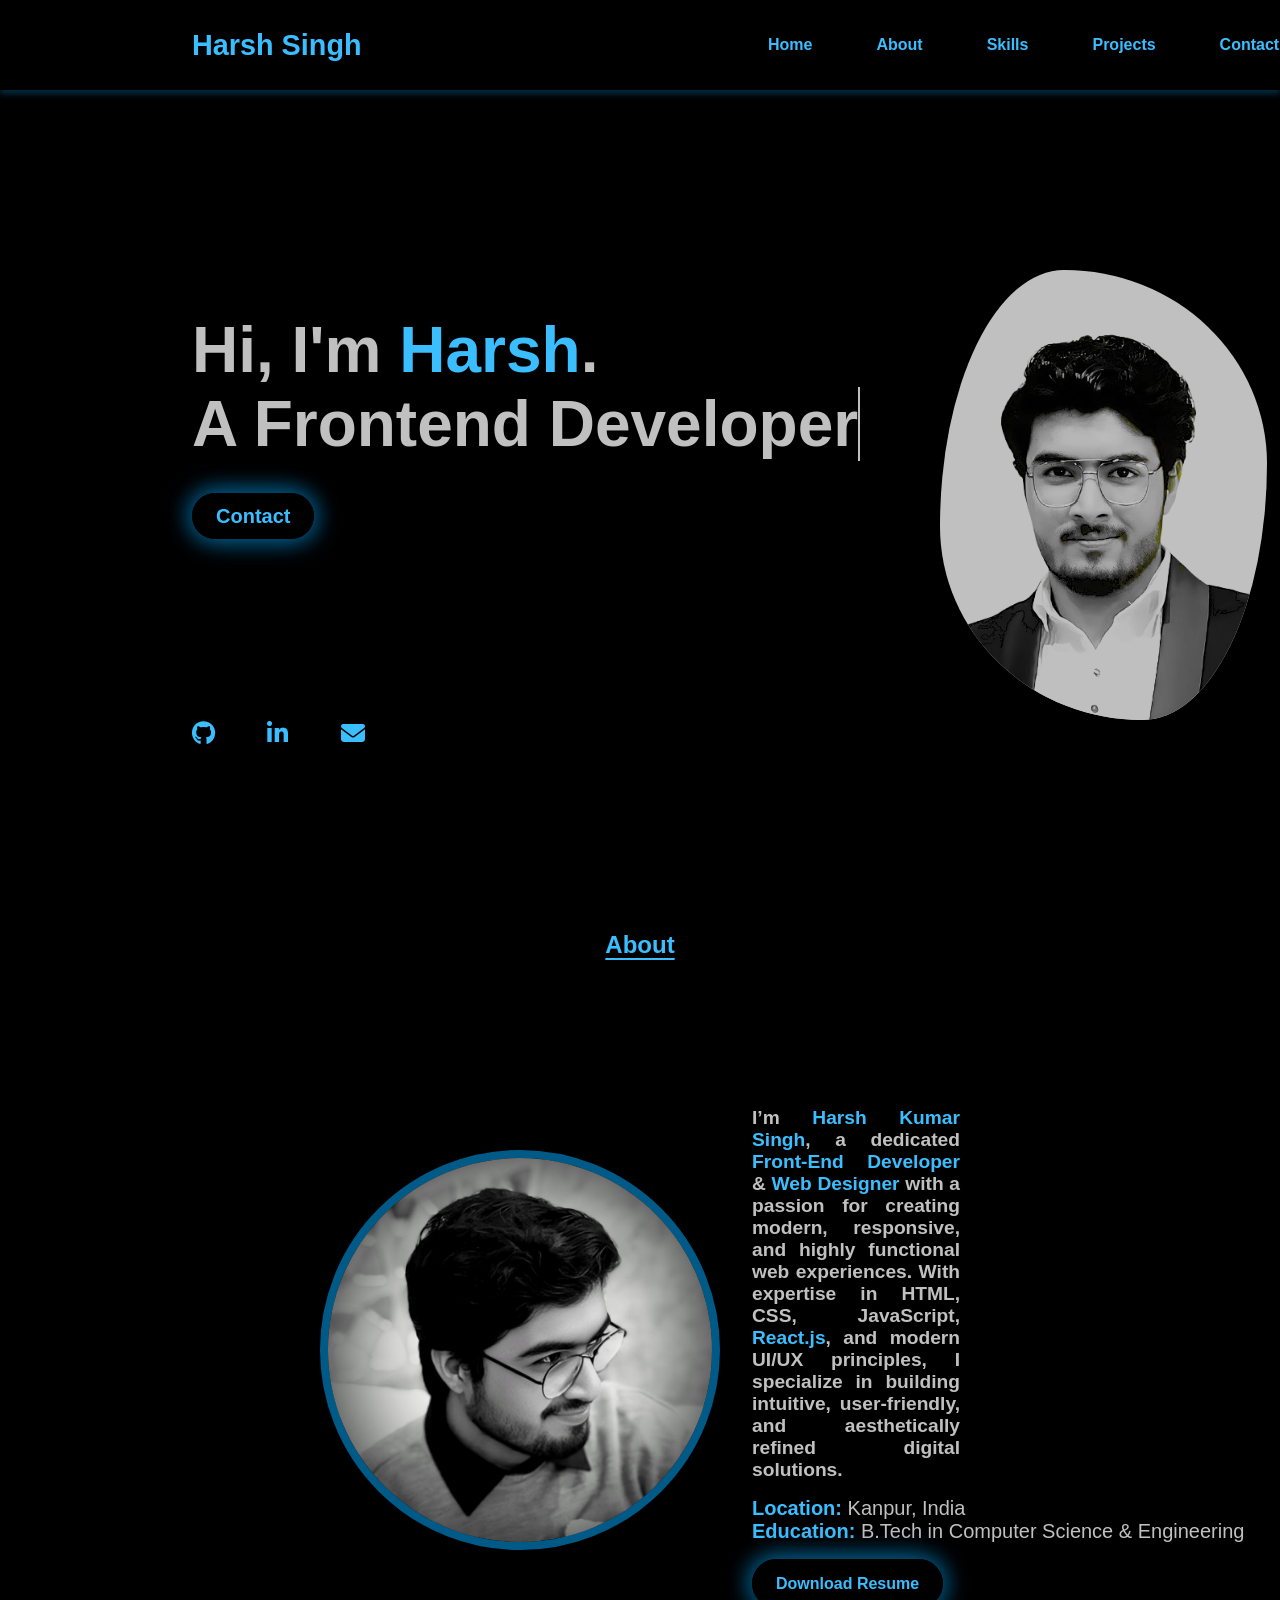
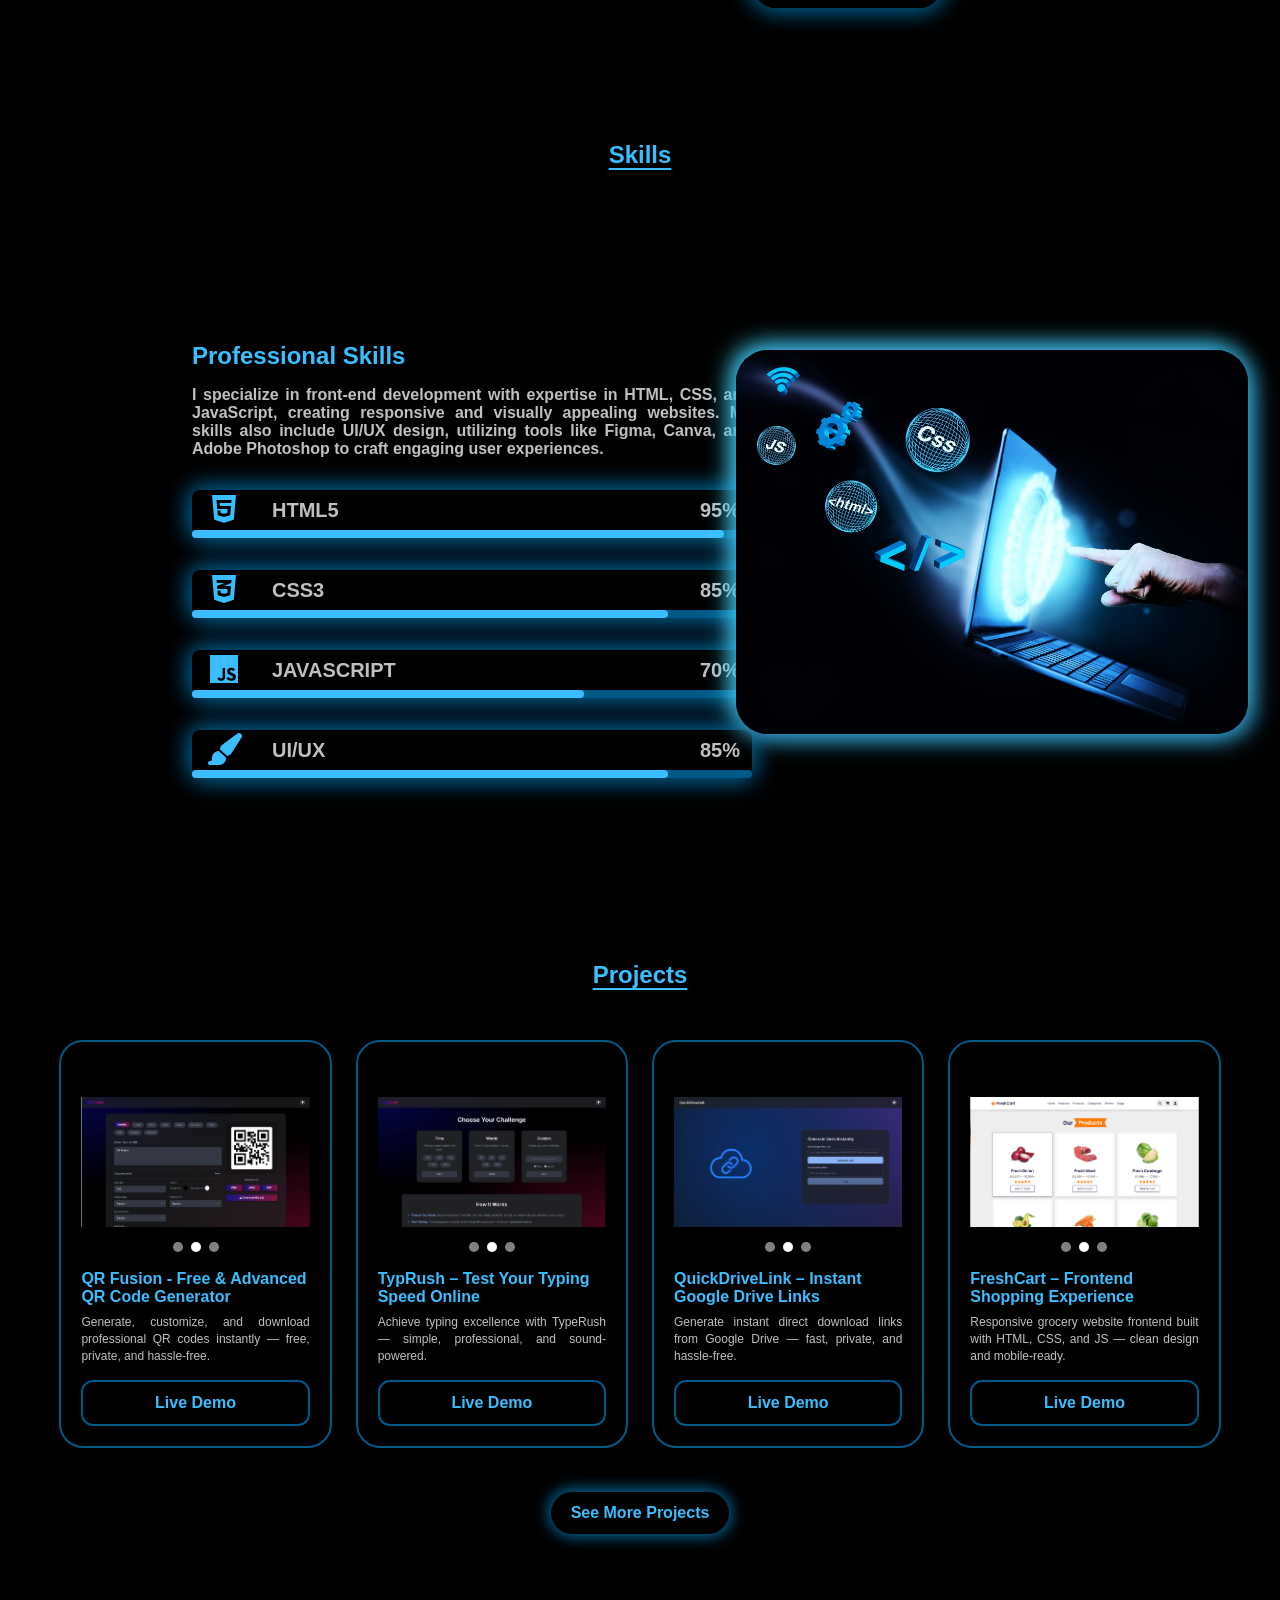
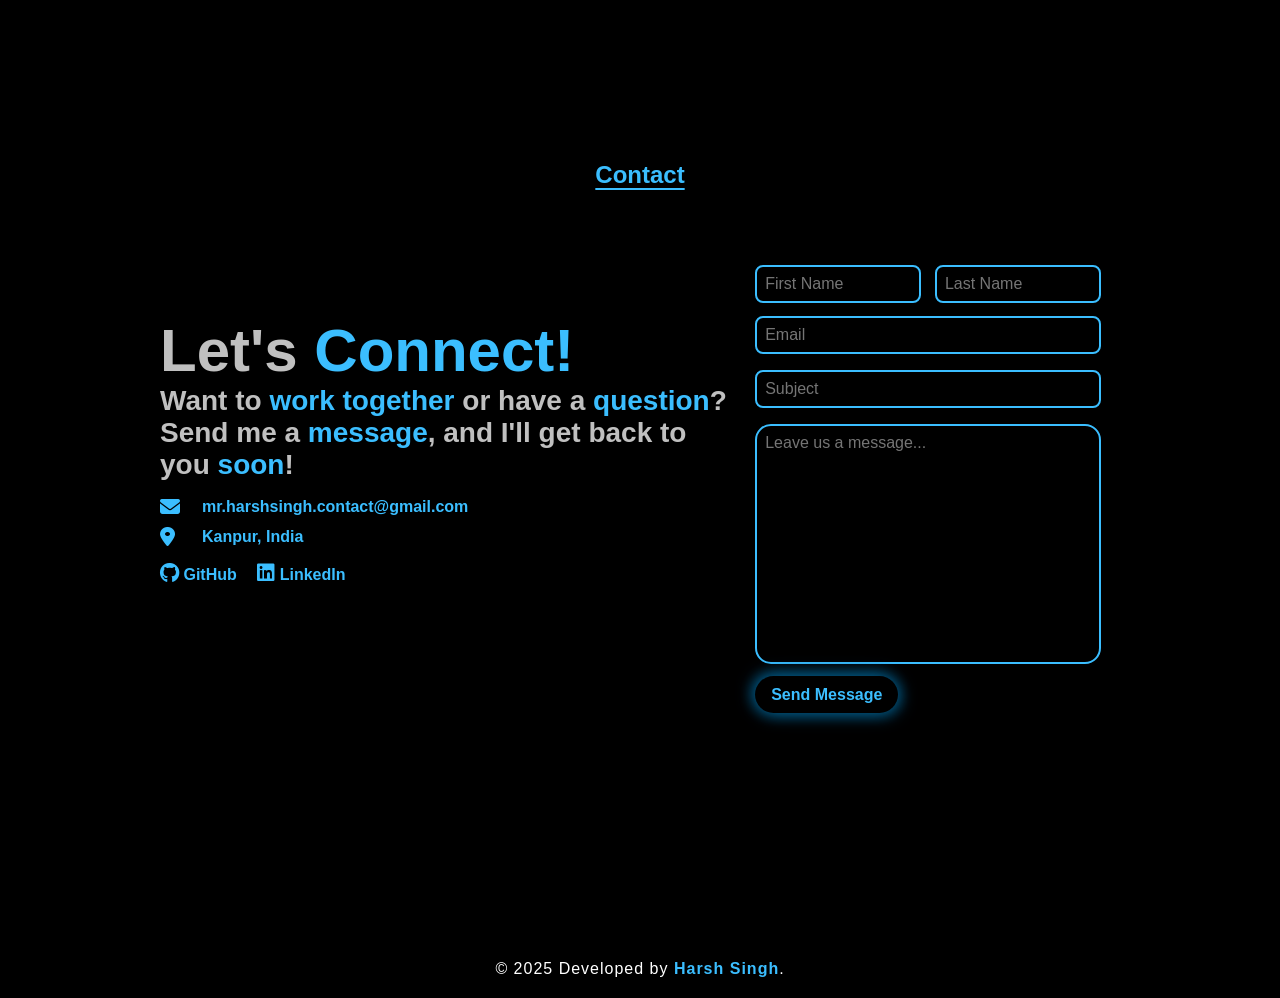
==== commit 69a2554b: "Update portfolio about section" ====
--- a/index.html
+++ b/index.html
@@ -134,14 +134,14 @@
         <div class="about-text">
           <div class="about-paragraph">
             <p>
-              I’m <span>Harsh Singh</span>, a dedicated
-              <span>Front-End Developer</span>, <span>Web Designer</span> &
-              <span>Video Editor</span> with a passion for crafting visually
-              compelling and highly functional web experiences. With expertise
-              in HTML, CSS, JavaScript, and modern UI/UX principles, I
-              specialize in building responsive, intuitive, and aesthetically
-              refined digital solutions.
-            </p>
+  I’m <span>Harsh Kumar Singh</span>, a dedicated
+  <span>Front-End Developer</span> & <span>Web Designer</span>
+  with a passion for creating modern, responsive, and highly
+  functional web experiences. With expertise in HTML, CSS,
+  JavaScript, <span>React.js</span>, and modern UI/UX principles,
+  I specialize in building intuitive, user-friendly, and
+  aesthetically refined digital solutions.
+</p>
           </div>
 
           <div class="about-info">
